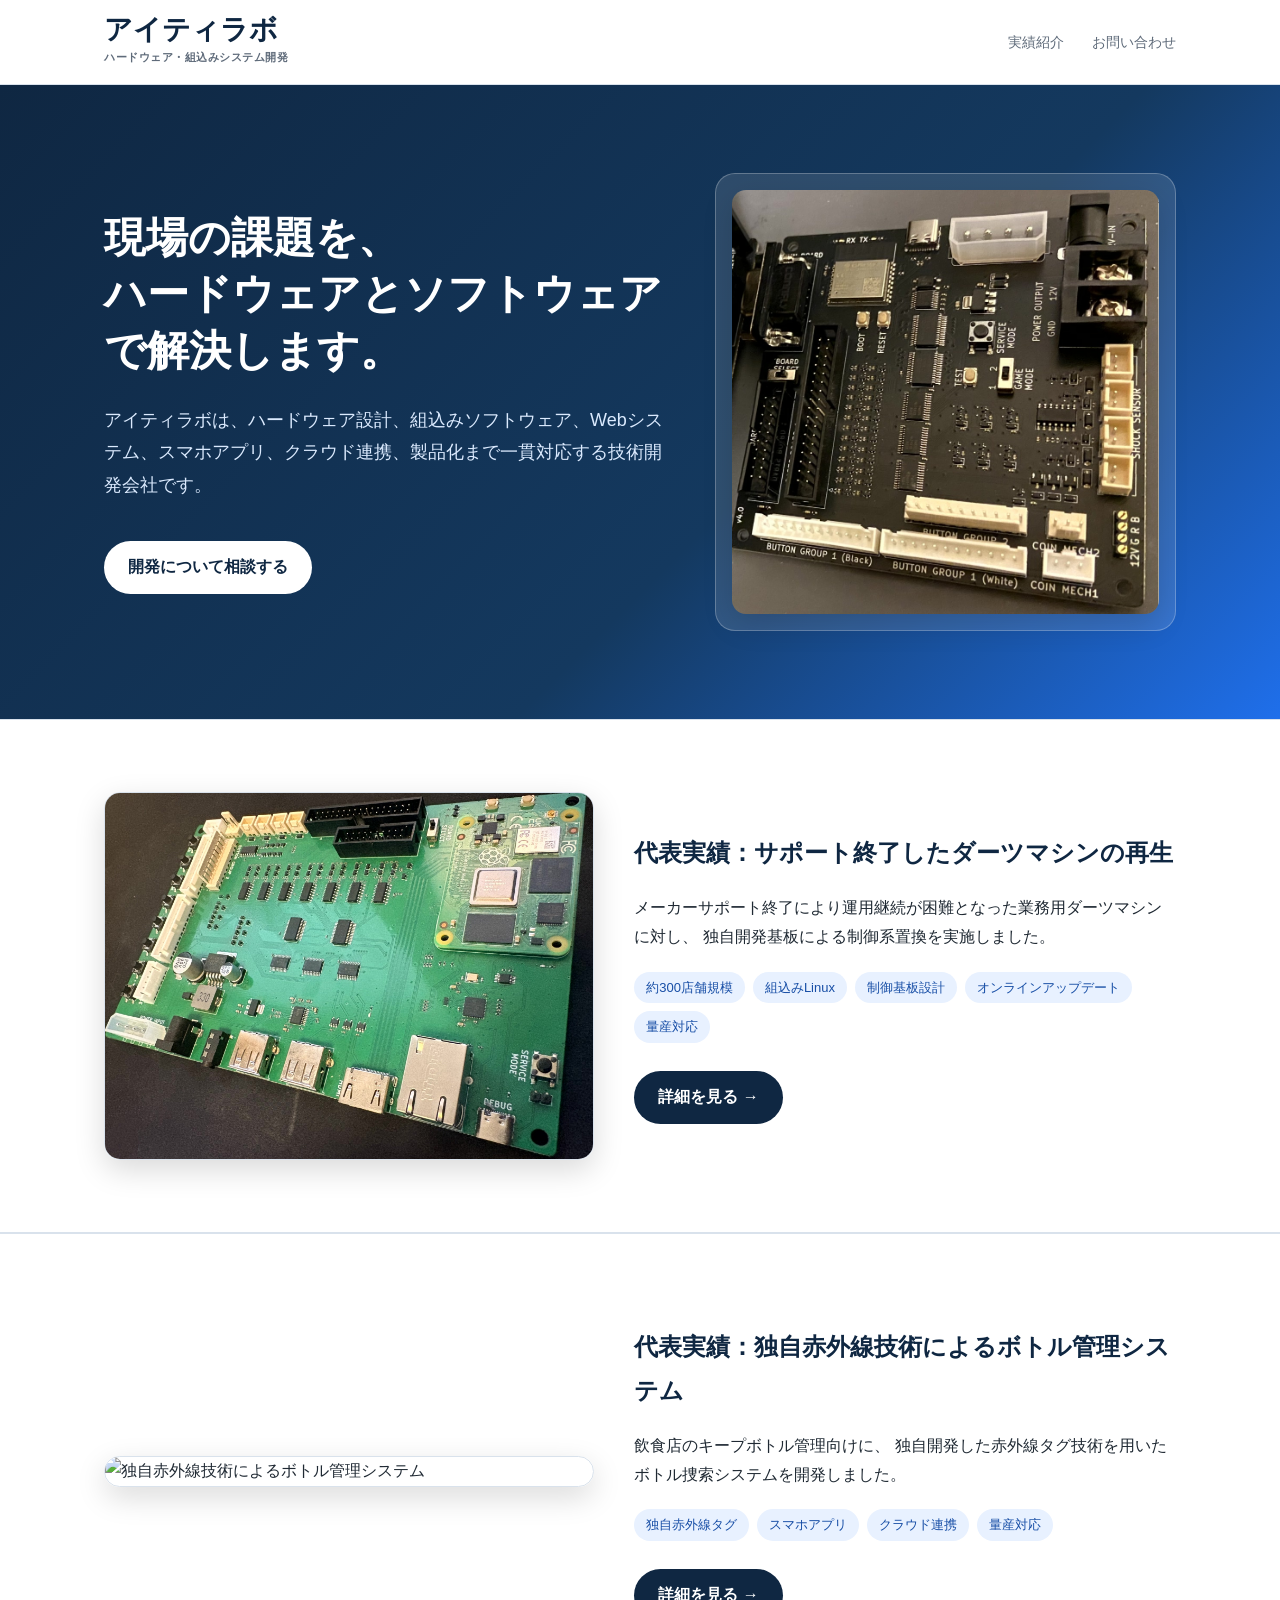
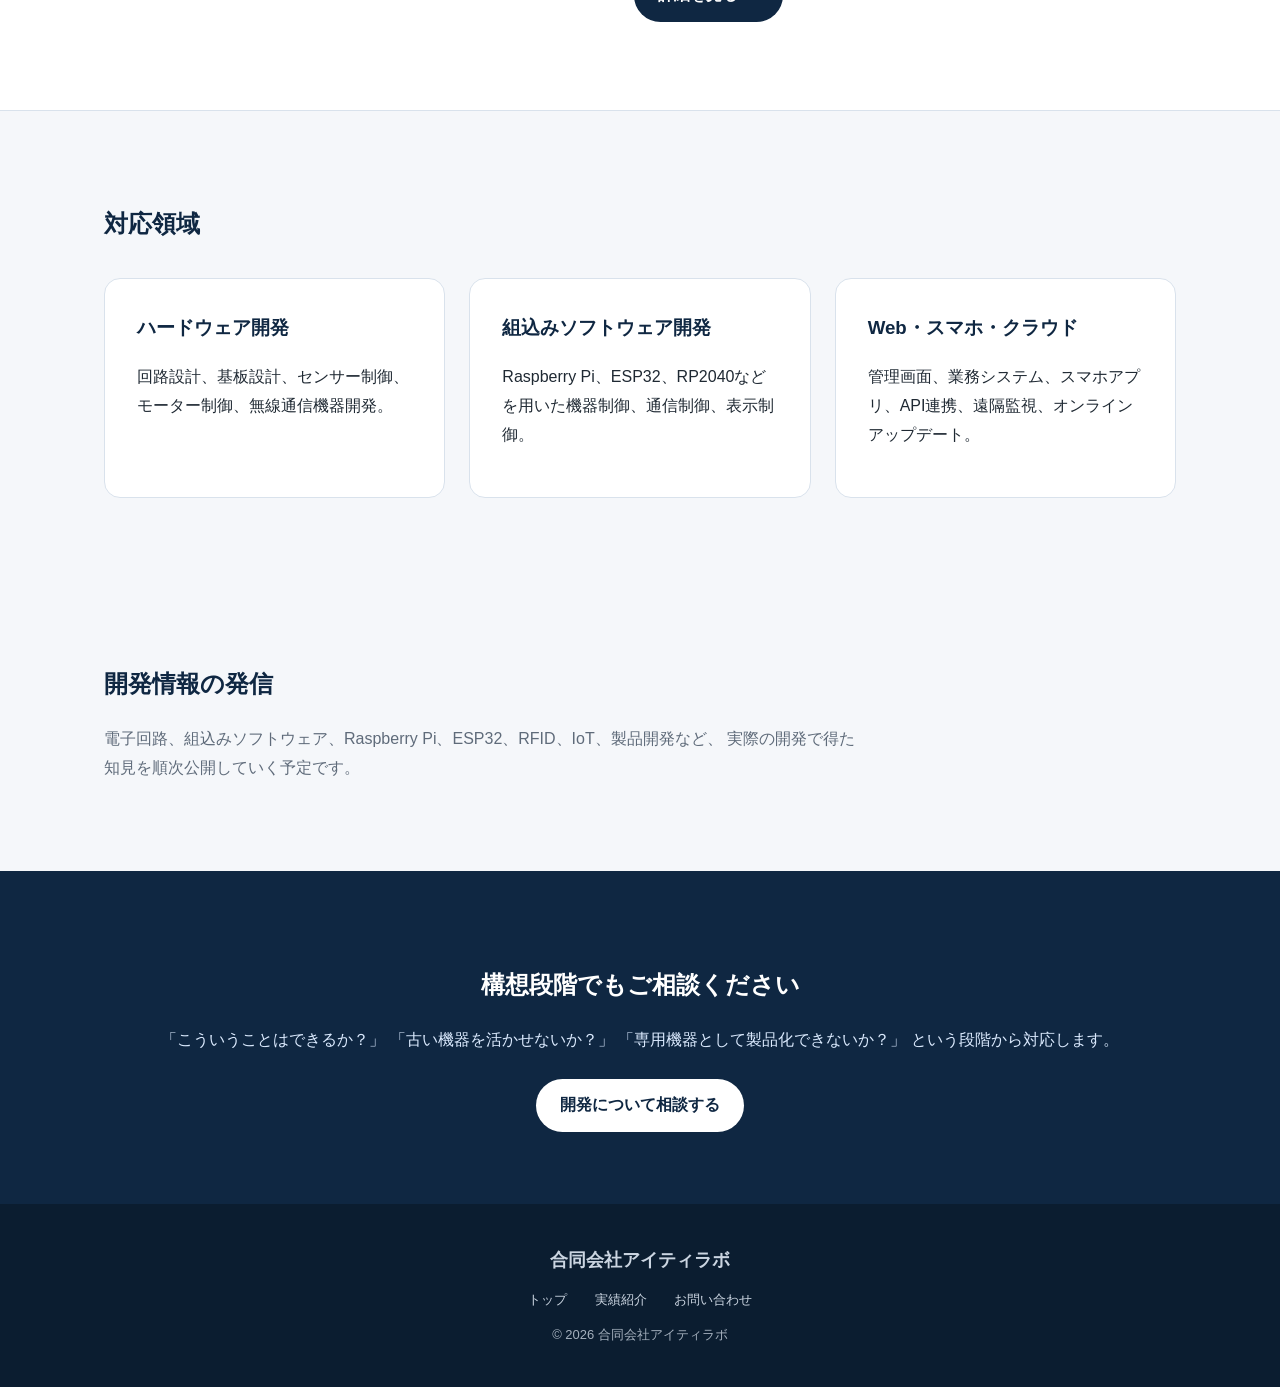
==== index.html @ 3a85b6bb "test" ====
﻿<!doctype html>
<html lang="ja">

<head>
  <meta charset="utf-8">
  <meta name="viewport" content="width=device-width, initial-scale=1">
  <title>合同会社アイティラボ | ハードウェアとソフトウェアで現場の課題を解決</title>
  <meta name="description" content="合同会社アイティラボは、ハードウェア設計、組込みソフトウェア、Webシステム、スマホアプリ、クラウド連携、製品化まで一貫対応する技術開発会社です。">

  <link rel="stylesheet" href="assets/css/style.css">

  <!-- Google Analytics -->
  <script async src="https://www.googletagmanager.com/gtag/js?id=G-69NLYRLEGD"></script>
  <script>
    window.dataLayer = window.dataLayer || [];
    function gtag() { dataLayer.push(arguments); }
    gtag('js', new Date());

    gtag('config', 'G-69NLYRLEGD');
  </script>

</head>

<body>

  <header>
    <div class="header-inner">

      <a class="logo" href="index.html">
        <div class="logo-main">アイティラボ</div>
        <div class="logo-sub">ハードウェア・組込みシステム開発</div>
      </a>

      <nav>
        <a href="works.html">実績紹介</a>
        <a href="contact.html">お問い合わせ</a>
      </nav>

    </div>
  </header>

  <section class="hero">
    <div class="hero-inner">
      <div>
        <h1>現場の課題を、<br>ハードウェアとソフトウェアで解決します。</h1>
        <p>
          アイティラボは、ハードウェア設計、組込みソフトウェア、Webシステム、スマホアプリ、クラウド連携、製品化まで一貫対応する技術開発会社です。
        </p>
        <a class="button" href="contact.html">開発について相談する</a>
      </div>

      <div class="hero-photo">
        <!-- 推奨写真：自社設計基板、CM4搭載基板、検査中の基板など -->
        <img src="images/main-board.jpg" alt="自社設計の制御基板">
      </div>
    </div>
  </section>

  <section class="case">
    <div class="section case-grid">

      <div class="case-image">
        <img src="images/darts-board.jpg" alt="ダーツマシン向け制御基板">
      </div>

      <div>

        <h2>代表実績：サポート終了したダーツマシンの再生</h2>

        <p>
          メーカーサポート終了により運用継続が困難となった業務用ダーツマシンに対し、
          独自開発基板による制御系置換を実施しました。
        </p>

        <div class="badges">
          <span class="badge">約300店舗規模</span>
          <span class="badge">組込みLinux</span>
          <span class="badge">制御基板設計</span>
          <span class="badge">オンラインアップデート</span>
          <span class="badge">量産対応</span>
        </div>

        <p>
          <a class="button" href="works-darts.html">
            詳細を見る →
          </a>
        </p>

      </div>

    </div>
  </section>

  <section class="case">
    <div class="section case-grid">

      <div class="case-image">
        <img src="images/bottle-system.jpg" alt="独自赤外線技術によるボトル管理システム">
      </div>

      <div>

        <h2>代表実績：独自赤外線技術によるボトル管理システム</h2>

        <p>
          飲食店のキープボトル管理向けに、
          独自開発した赤外線タグ技術を用いたボトル捜索システムを開発しました。
        </p>

        <div class="badges">
          <span class="badge">独自赤外線タグ</span>
          <span class="badge">スマホアプリ</span>
          <span class="badge">クラウド連携</span>
          <span class="badge">量産対応</span>
        </div>

        <p>
          <a class="button" href="works-bottle.html">
            詳細を見る →
          </a>
        </p>

      </div>

    </div>
  </section>

  <section class="section">
    <h2>対応領域</h2>

    <div class="cards">
      <div class="card">
        <h3>ハードウェア開発</h3>
        <p>回路設計、基板設計、センサー制御、モーター制御、無線通信機器開発。</p>
      </div>

      <div class="card">
        <h3>組込みソフトウェア開発</h3>
        <p>Raspberry Pi、ESP32、RP2040などを用いた機器制御、通信制御、表示制御。</p>
      </div>

      <div class="card">
        <h3>Web・スマホ・クラウド</h3>
        <p>管理画面、業務システム、スマホアプリ、API連携、遠隔監視、オンラインアップデート。</p>
      </div>
    </div>
  </section>

  <section class="section">
    <h2>開発情報の発信</h2>
    <p class="lead">
      電子回路、組込みソフトウェア、Raspberry Pi、ESP32、RFID、IoT、製品開発など、
      実際の開発で得た知見を順次公開していく予定です。
    </p>
    <!-- 将来的に blog/index.html へリンク -->
  </section>

  <section class="cta">
    <div class="section">
      <h2>構想段階でもご相談ください</h2>
      <p>
        「こういうことはできるか？」
        「古い機器を活かせないか？」
        「専用機器として製品化できないか？」
        という段階から対応します。
      </p>
      <a class="button" href="contact.html">開発について相談する</a>
    </div>
  </section>

  <footer class="footer">

    <div class="footer-company">
      合同会社アイティラボ
    </div>

    <div class="footer-links">
      <a href="index.html">トップ</a>
      <a href="works.html">実績紹介</a>
      <a href="contact.html">お問い合わせ</a>
    </div>

    <div class="footer-copy">
      © 2026 合同会社アイティラボ
    </div>

  </footer>

</body>

</html>
---- assets/css/style.css ----
:root {
    --main: #0f2742;
    --accent: #1f6feb;
    --bg: #f5f7fa;
    --text: #1f2933;
    --muted: #5f6b7a;
    --card: #ffffff;
    --border: #d9e2ec;
}

* {
    box-sizing: border-box;
}

body {
    margin: 0;
    font-family: -apple-system, BlinkMacSystemFont, "Segoe UI", sans-serif;
    color: var(--text);
    background: var(--bg);
    line-height: 1.8;
}

a {
    color: inherit;
    text-decoration: none;
}

header {
    background: #ffffff;
    border-bottom: 1px solid var(--border);
    position: sticky;
    top: 0;
    z-index: 10;
}

.header-inner {
    max-width: 1120px;
    margin: 0 auto;
    padding: 16px 24px;
    display: flex;
    justify-content: space-between;
    align-items: center;
}

.logo {
    font-weight: 700;
    color: var(--main);
    font-size: 20px;
}

nav a {
    margin-left: 24px;
    color: var(--muted);
    font-size: 14px;
}

.section {
    max-width: 1120px;
    margin: 0 auto;
    padding: 72px 24px;
}

h1 {
    color: var(--main);
    font-size: 36px;
}

h2 {
    color: var(--main);
}

.lead {
    color: var(--muted);
    max-width: 760px;
}

.card {
    background: var(--card);
    border: 1px solid var(--border);
    border-radius: 16px;
    padding: 32px;
    margin-top: 32px;
}

.button {
    display: inline-block;
    background: var(--main);
    color: #ffffff;
    padding: 12px 24px;
    border-radius: 999px;
    font-weight: 700;
    margin-top: 8px;
}

/* index hero */
.hero {
    background: linear-gradient(135deg, #0f2742 0%, #14395f 60%, #1f6feb 100%);
    color: #ffffff;
}

.hero-inner {
    max-width: 1120px;
    margin: 0 auto;
    padding: 88px 24px;
    display: grid;
    grid-template-columns: 1.1fr 0.9fr;
    gap: 48px;
    align-items: center;
}

.hero h1 {
    color: #ffffff;
    font-size: 42px;
    line-height: 1.35;
    margin: 0 0 24px;
}

.hero p {
    font-size: 18px;
    color: #dbeafe;
    margin-bottom: 32px;
}

.hero .button {
    background: #ffffff;
    color: var(--main);
}

.hero-photo {
    background: rgba(255, 255, 255, 0.12);
    border: 1px solid rgba(255, 255, 255, 0.25);
    border-radius: 20px;
    padding: 16px;
}

.hero-photo img {
    width: 100%;
    border-radius: 14px;
    display: block;
    transition: transform 0.2s ease;
}

.photo-note {
    font-size: 12px;
    color: #c7d2fe;
    margin-top: 8px;
}

/* cards */
.cards {
    display: grid;
    grid-template-columns: repeat(3, 1fr);
    gap: 24px;
    margin-top: 32px;
}

.cards .card {
    margin-top: 0;
}

.card h3 {
    margin-top: 0;
    color: var(--main);
}

/* case block */
.case {
    background: #ffffff;
    border-top: 1px solid var(--border);
    border-bottom: 1px solid var(--border);
}

.case-grid {
    display: grid;
    grid-template-columns: 0.95fr 1.05fr;
    gap: 40px;
    align-items: center;
}

.case-image img {
    width: 100%;
    border-radius: 16px;
    border: 1px solid var(--border);
    display: block;
    transition: transform 0.2s ease;
}

.hero-photo img,
.case-image img {
    box-shadow: 0 10px 30px rgba(0, 0, 0, 0.15);
}

.hero-photo img:hover,
.case-image img:hover {
    transform: scale(1.02);
}

/* works list */
.work-card {
    display: grid;
    grid-template-columns: 0.8fr 1.2fr;
    gap: 28px;
    align-items: center;
}

.work-image img {
    width: 100%;
    border-radius: 14px;
    border: 1px solid var(--border);
    display: block;
    box-shadow: 0 10px 30px rgba(0, 0, 0, 0.12);
}

/* badges and stats */
.badges {
    display: flex;
    flex-wrap: wrap;
    gap: 8px;
    margin: 20px 0;
}

.badge {
    background: #e8f1ff;
    color: #174ea6;
    padding: 4px 12px;
    border-radius: 999px;
    font-size: 13px;
}

.stats {
    display: grid;
    grid-template-columns: repeat(2, 1fr);
    gap: 16px;
    margin-top: 24px;
}

.stat {
    background: #f8fafc;
    border: 1px solid var(--border);
    border-radius: 14px;
    padding: 16px;
}

.stat strong {
    display: block;
    font-size: 26px;
    color: var(--accent);
}

/* contact */
.form-area {
    background: #ffffff;
    border: 1px solid var(--border);
    border-radius: 16px;
    padding: 32px;
    margin-top: 32px;
}

.form-area h2 {
    margin-top: 0;
    color: var(--main);
}

.contact-button {
    display: inline-block;
    margin-top: 16px;
    background: var(--main);
    color: #ffffff;
    padding: 14px 28px;
    border-radius: 999px;
    font-weight: 700;
}

.note {
    margin-top: 24px;
    color: var(--muted);
    font-size: 14px;
}

/* CTA and footer */
.cta {
    background: var(--main);
    color: #ffffff;
    text-align: center;
}

.cta h2 {
    color: #ffffff;
}

.cta p {
    color: #dbeafe;
}

.cta .button {
    background: #ffffff;
    color: var(--main);
}

.footer {
    background: #0b1d30;
    color: #cbd5e1;
    padding: 32px 24px;
    text-align: center;
    font-size: 13px;
}

.logo {
    text-decoration: none;
}

.logo-main {
    font-size: 28px;
    font-weight: 800;
    color: #0f2742;
    line-height: 1;
}

.logo-sub {
    font-size: 11px;
    color: #5f6b7a;
    margin-top: 4px;
    letter-spacing: 0.5px;
}

.footer {
    background: #0b1d30;
    color: #cbd5e1;
    padding: 40px 24px;
    text-align: center;
}

.footer-company {
    font-size: 18px;
    font-weight: 700;
    margin-bottom: 12px;
}

.footer-links {
    margin-bottom: 12px;
}

.footer-links a {
    margin: 0 12px;
    color: #cbd5e1;
}

.footer-links a:hover {
    text-decoration: underline;
}

.footer-copy {
    font-size: 13px;
    opacity: 0.8;
}

@media (max-width: 800px) {

    .hero-inner,
    .case-grid,
    .cards,
    .work-card {
        grid-template-columns: 1fr;
    }

    .hero h1 {
        font-size: 32px;
    }

    .header-inner {
        flex-direction: column;
        gap: 10px;
    }

    nav {
        display: flex;
        gap: 16px;
        flex-wrap: wrap;
        justify-content: center;
    }

    nav a {
        margin-left: 0;
        font-size: 14px;
    }

    .stats {
        grid-template-columns: 1fr;
    }
}
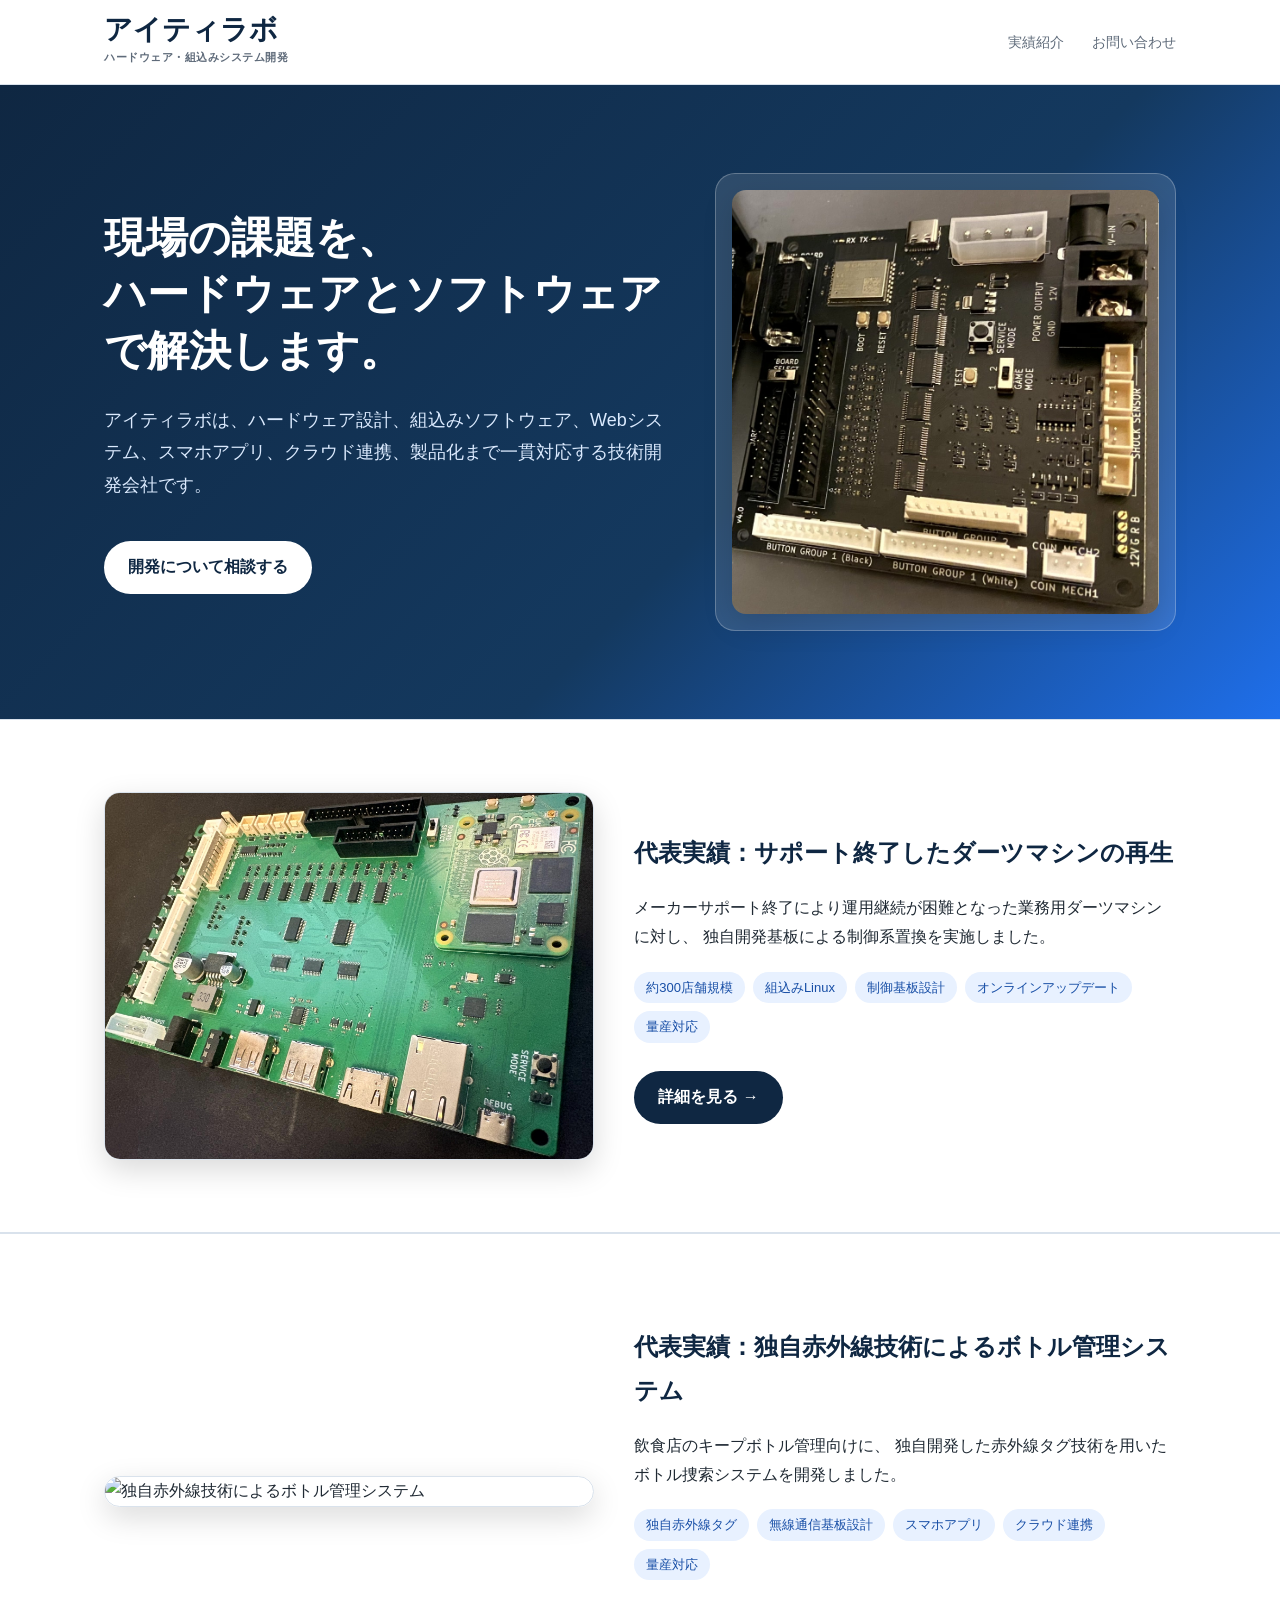
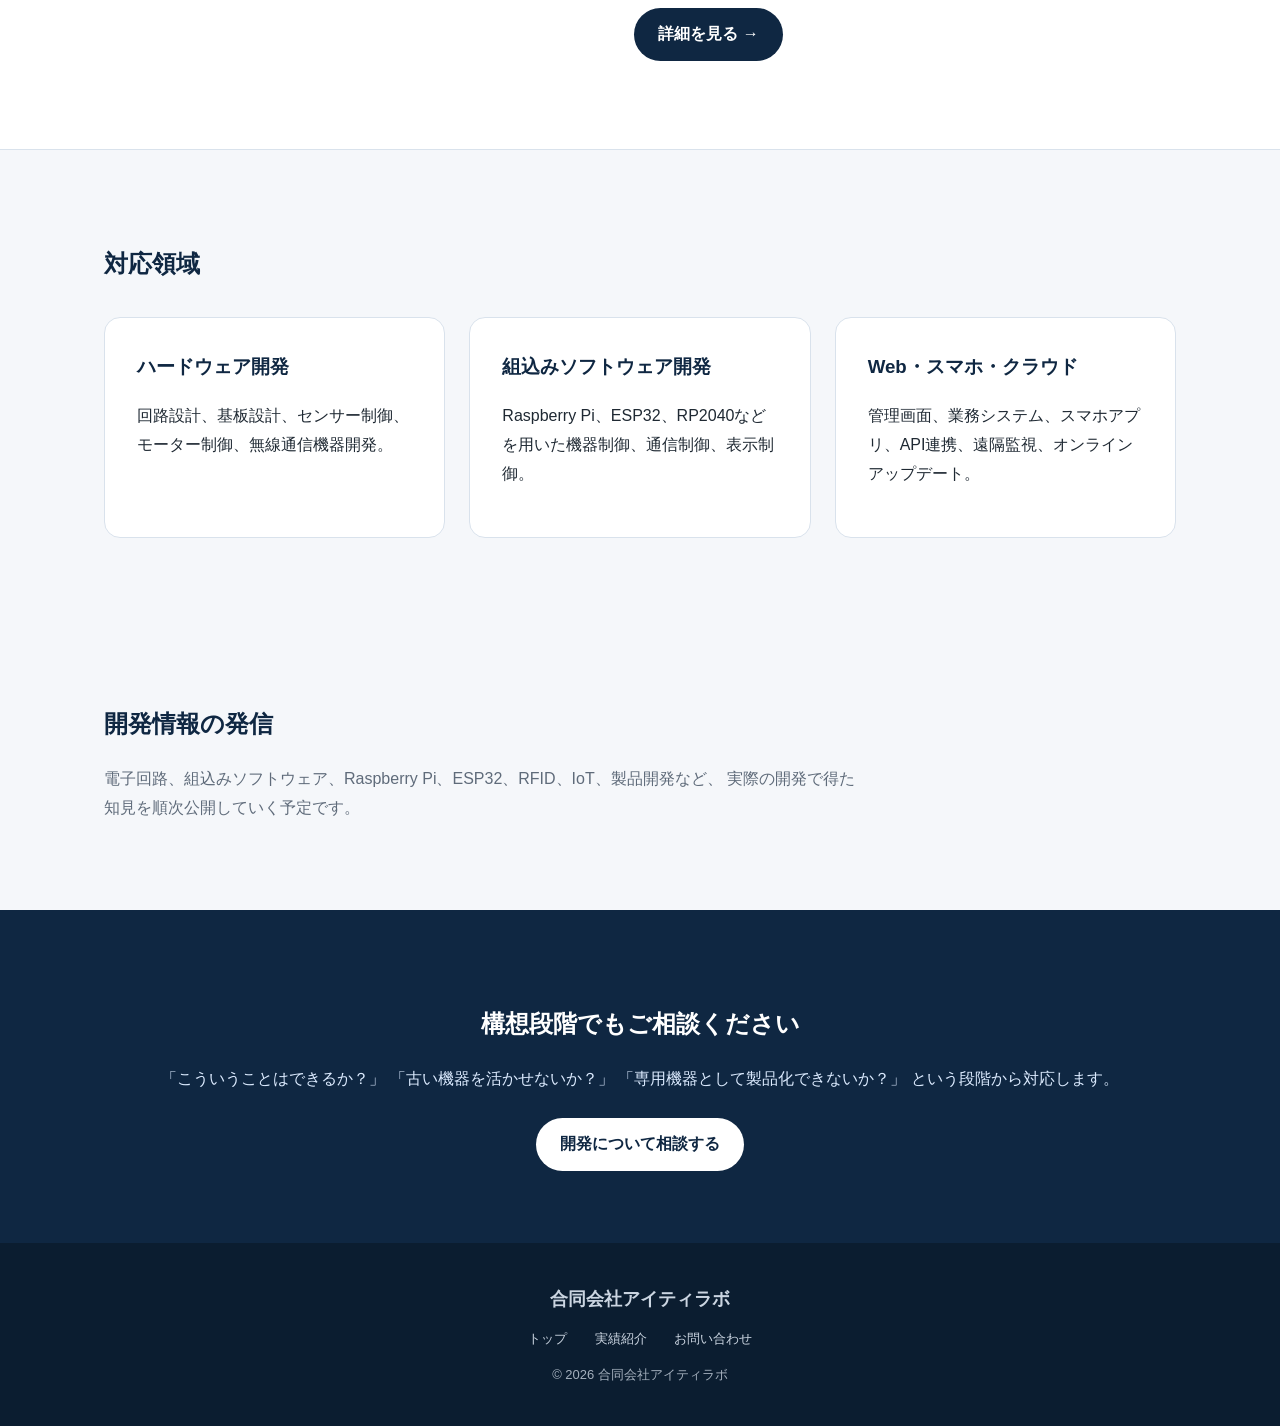
==== commit 5021c8b6: "test" ====
--- a/index.html
+++ b/index.html
@@ -109,6 +109,7 @@
 
         <div class="badges">
           <span class="badge">独自赤外線タグ</span>
+          <span class="badge">無線通信基板設計</span>
           <span class="badge">スマホアプリ</span>
           <span class="badge">クラウド連携</span>
           <span class="badge">量産対応</span>
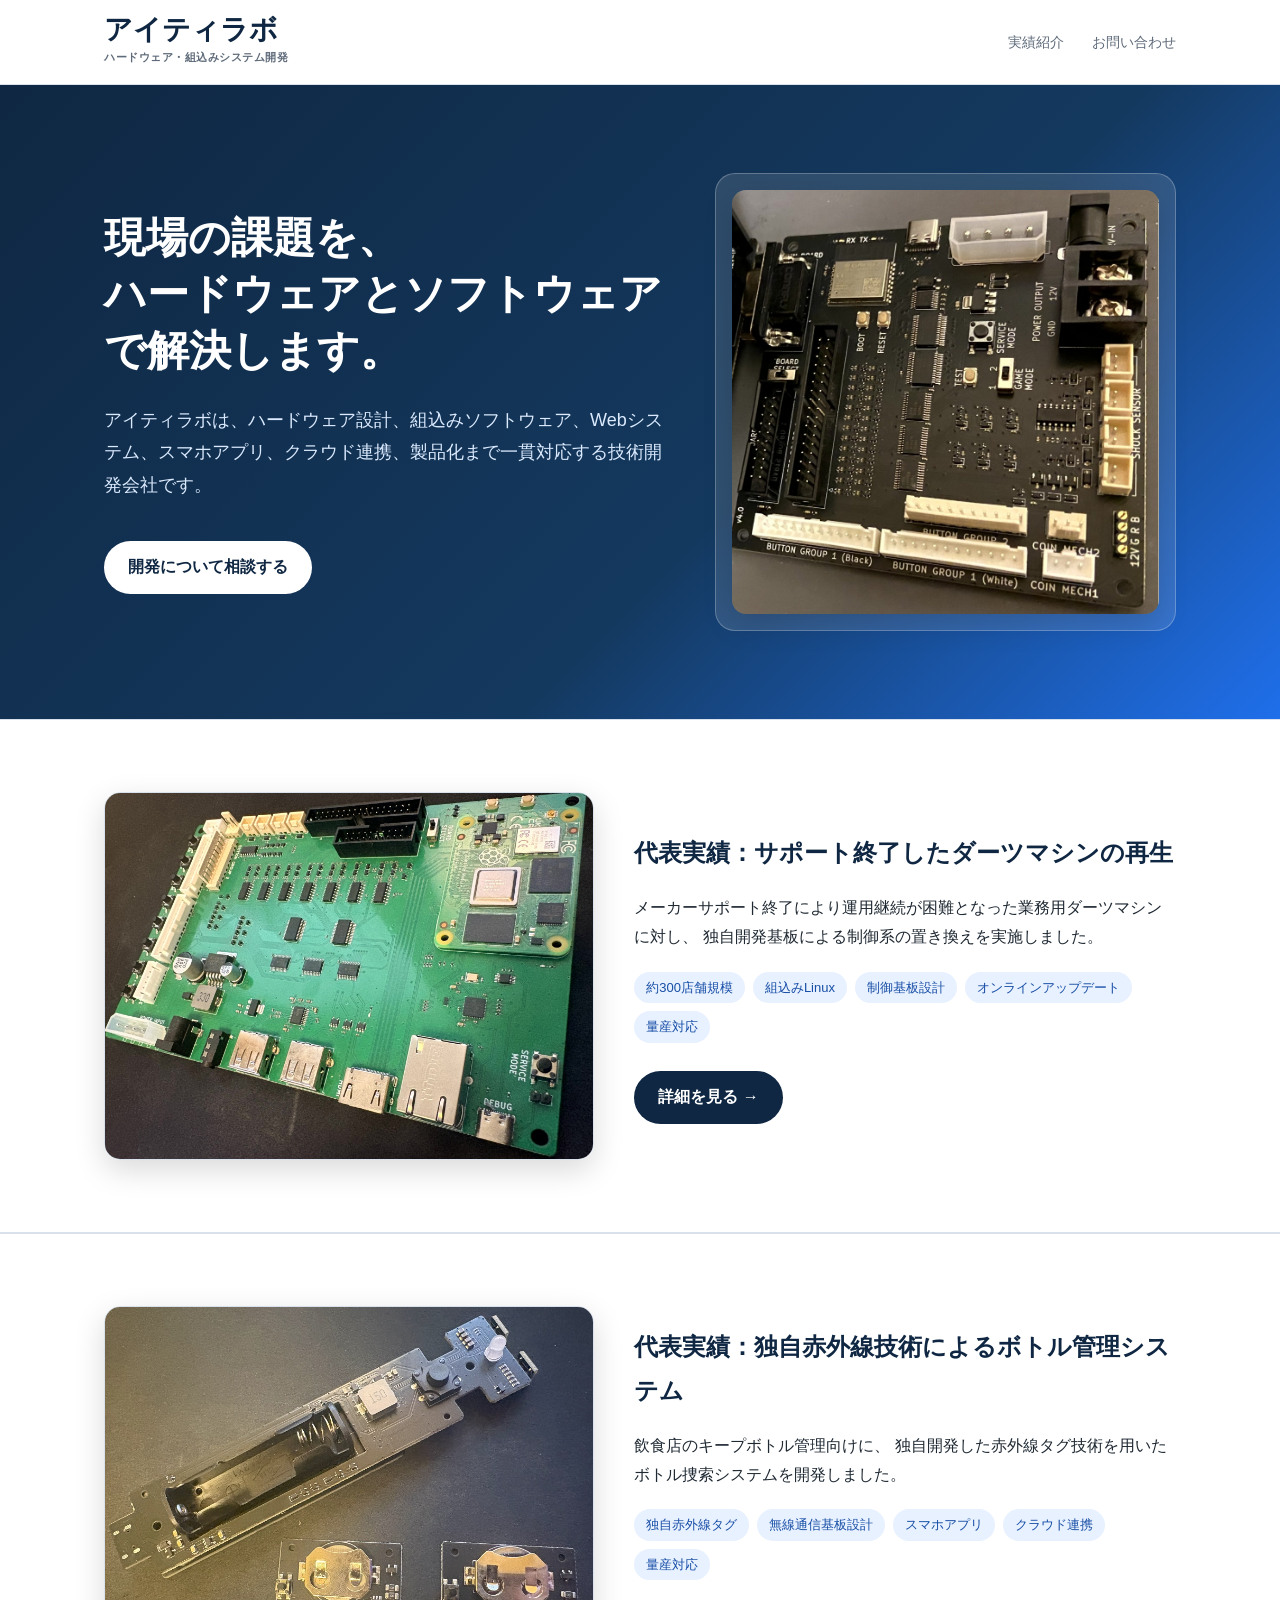
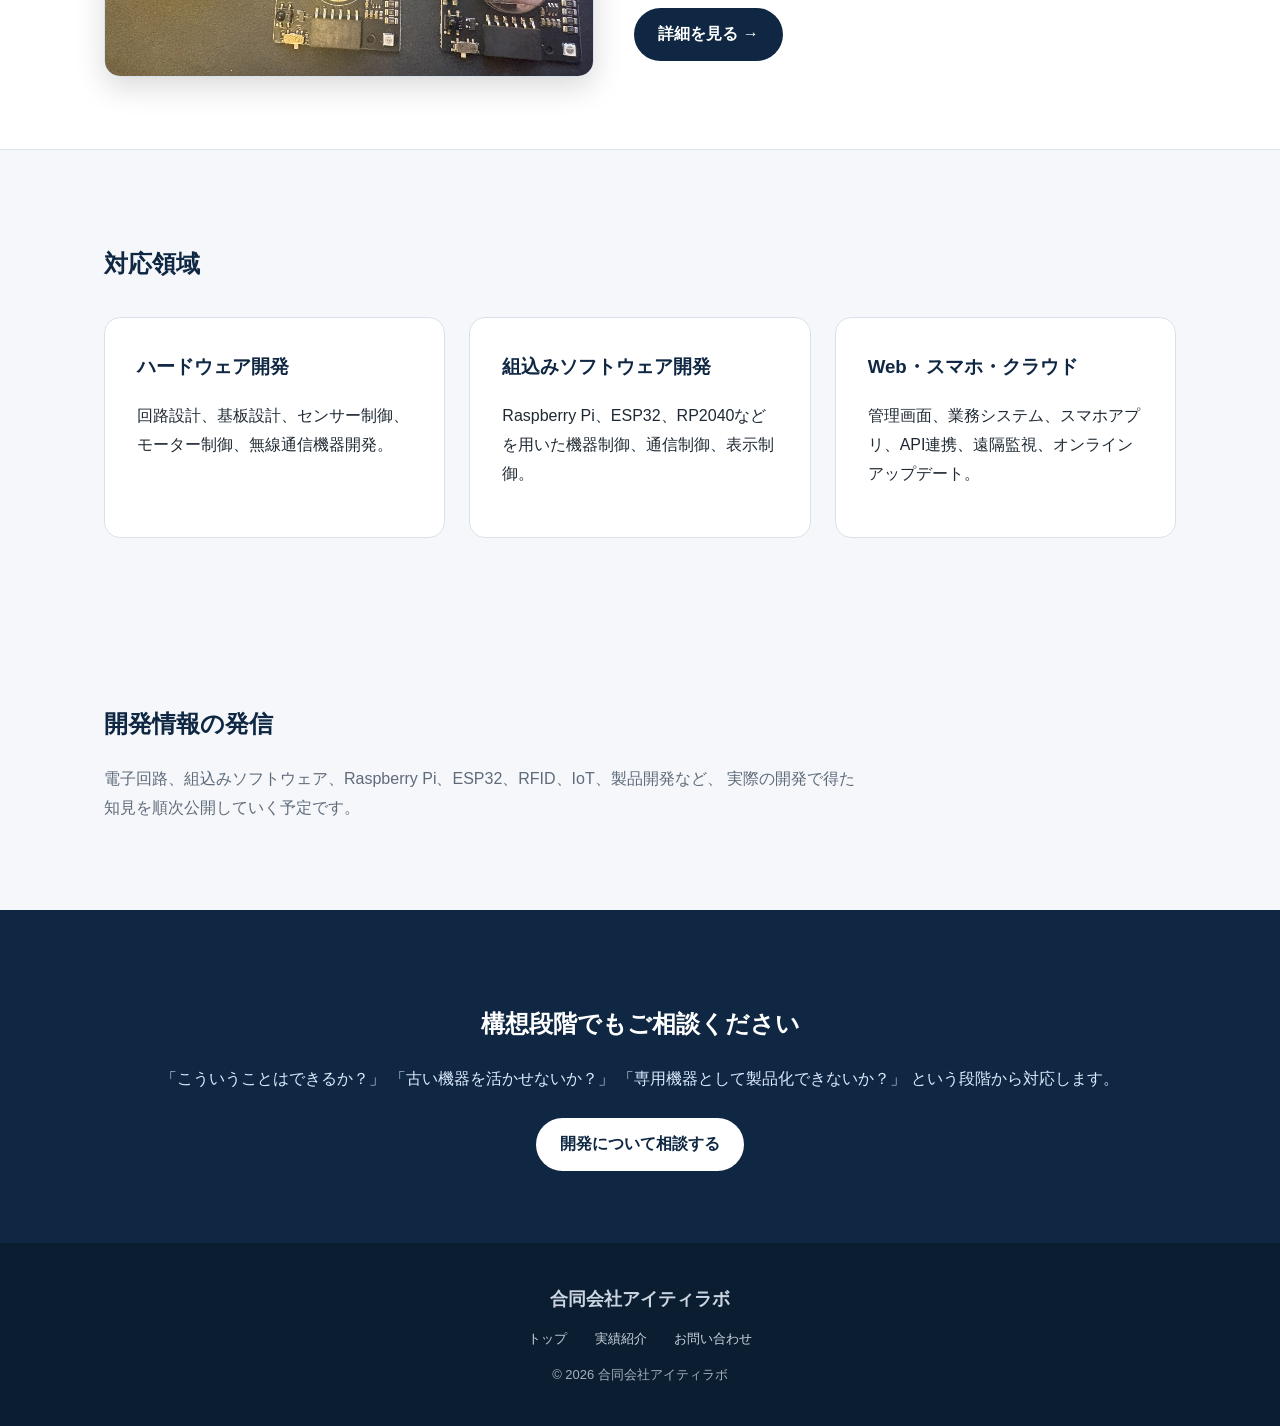
==== commit 0eb947c7: "test" ====
--- a/index.html
+++ b/index.html
@@ -69,7 +69,7 @@
 
         <p>
           メーカーサポート終了により運用継続が困難となった業務用ダーツマシンに対し、
-          独自開発基板による制御系置換を実施しました。
+          独自開発基板による制御系の置き換えを実施しました。
         </p>
 
         <div class="badges">
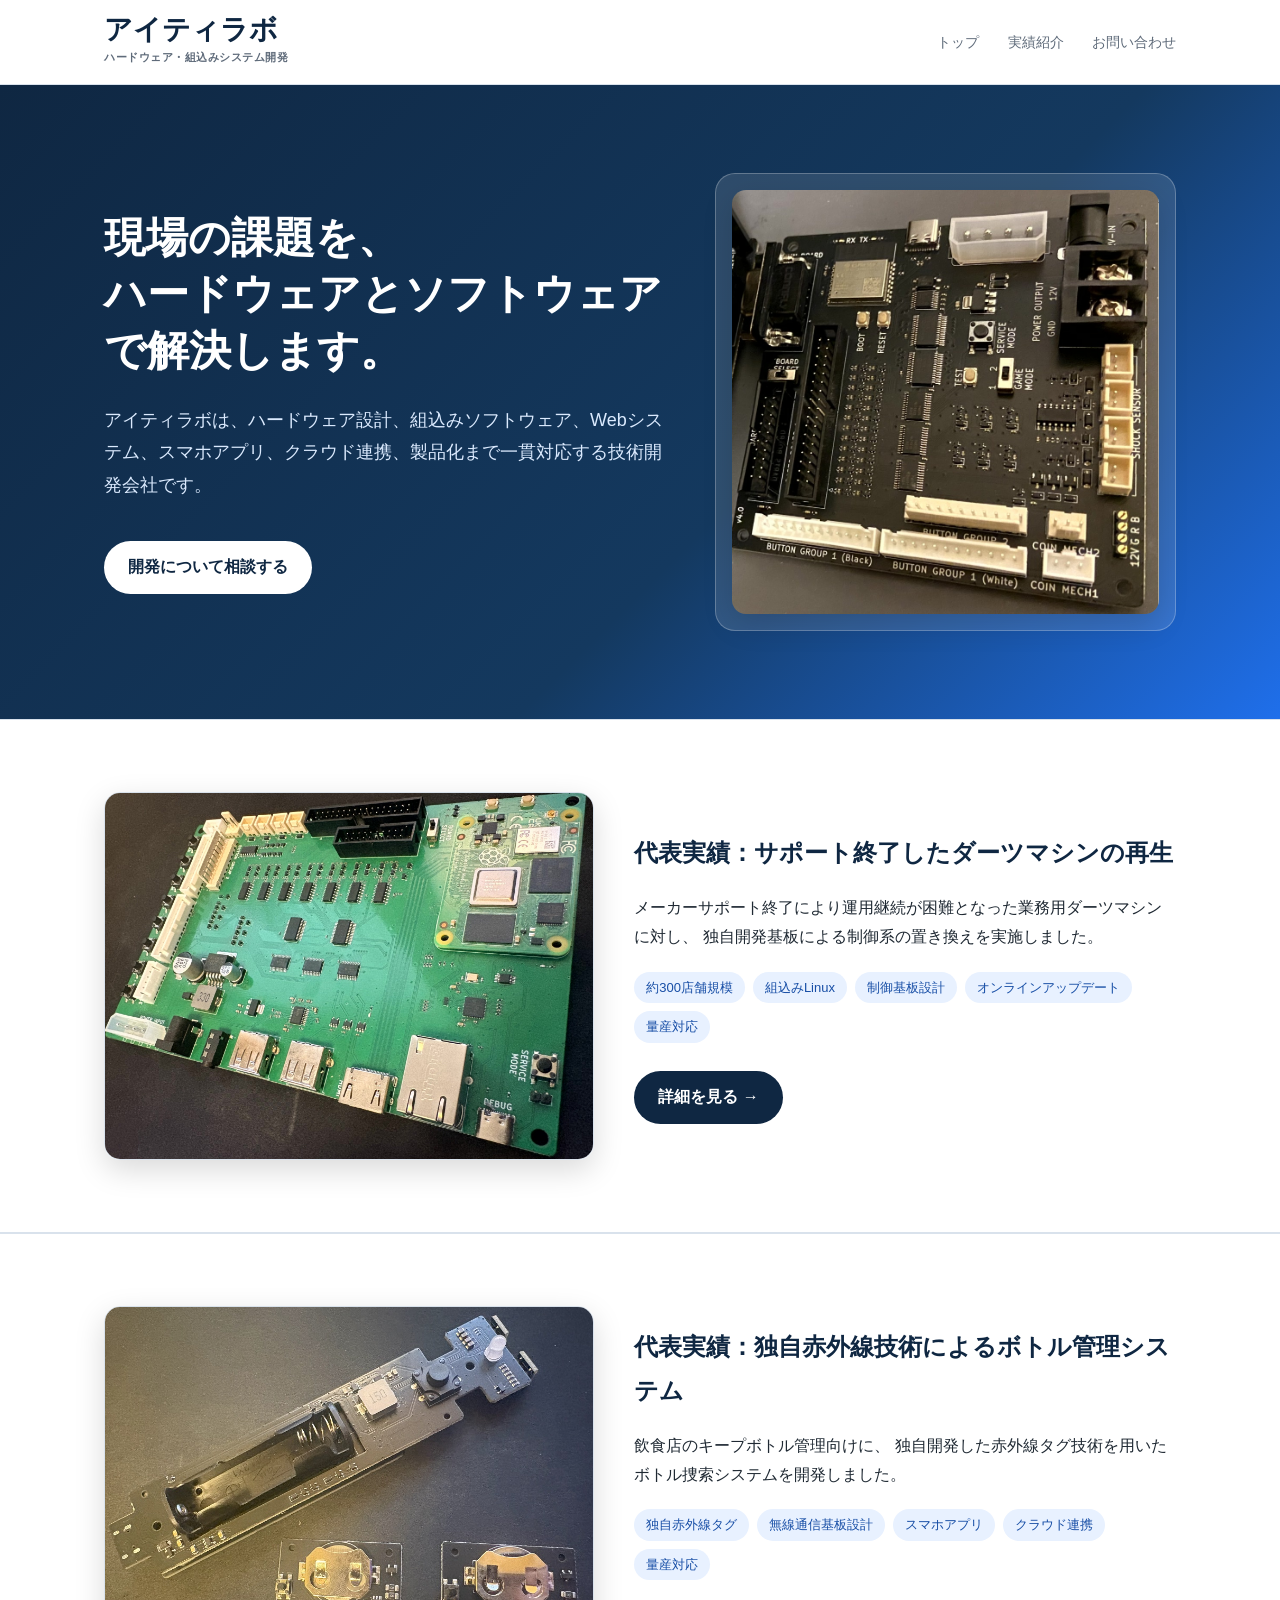
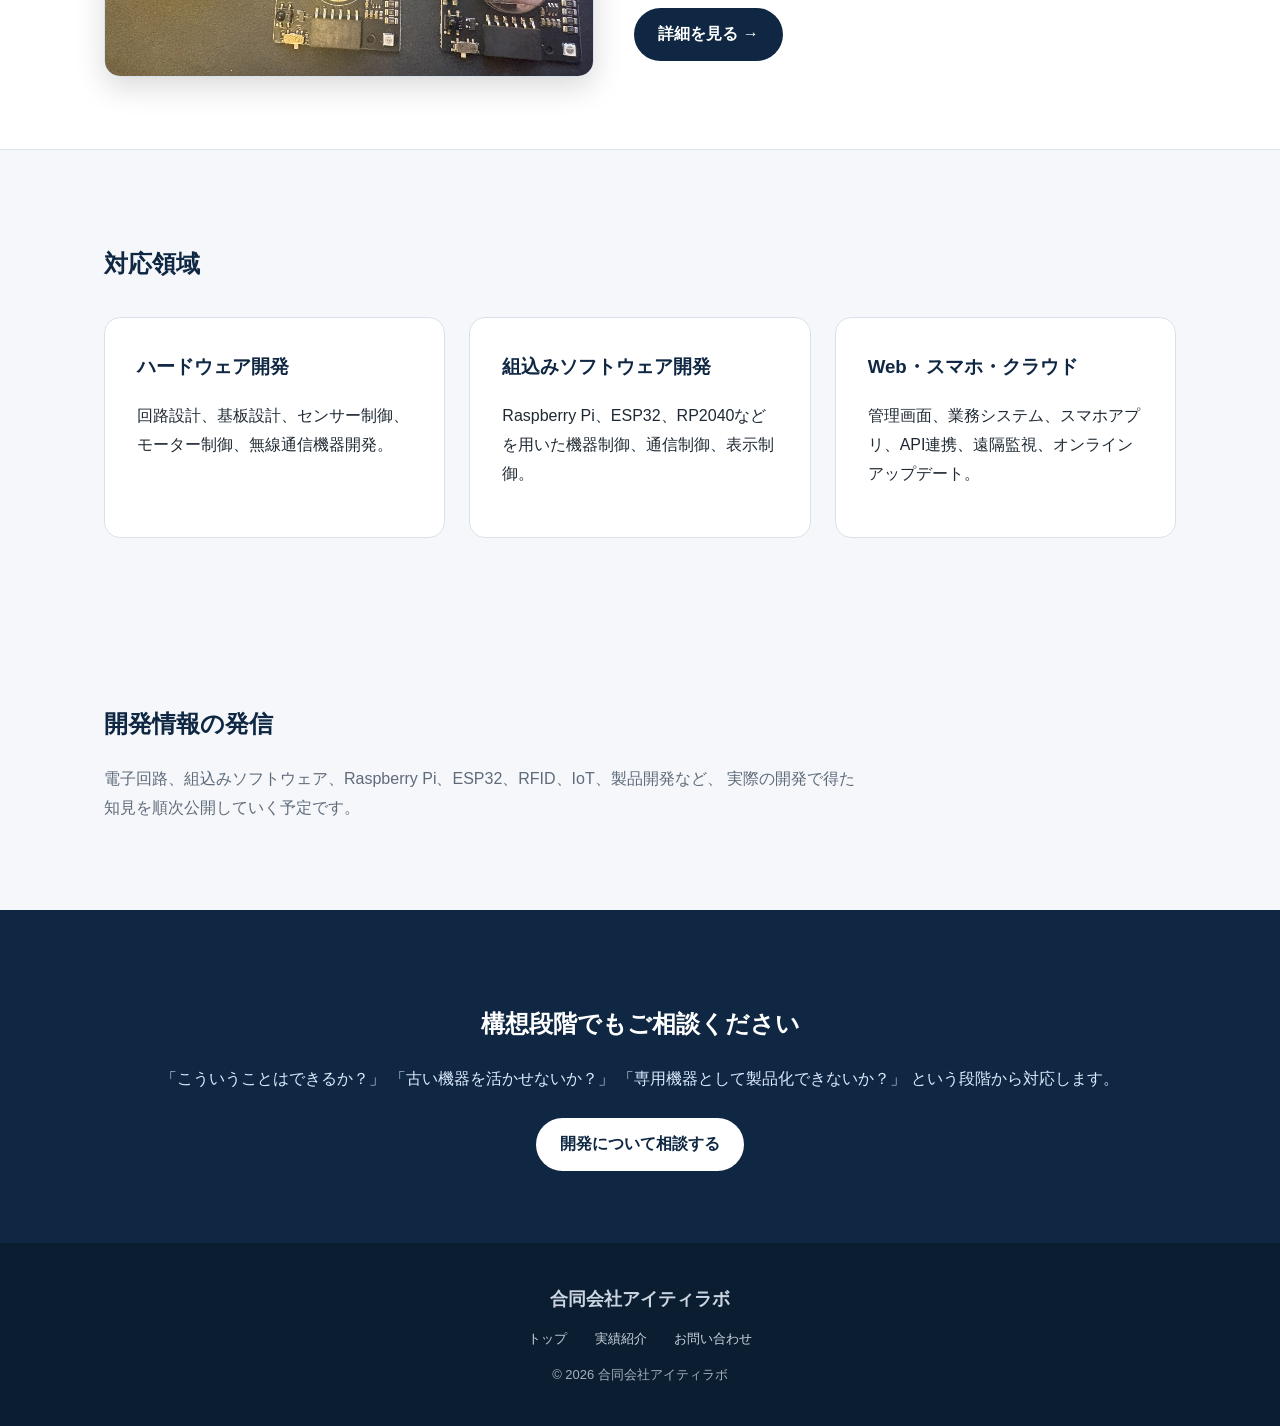
==== commit 31711a22: "test" ====
--- a/index.html
+++ b/index.html
@@ -32,6 +32,7 @@
       </a>
 
       <nav>
+        <a href="index.html">トップ</a>
         <a href="works.html">実績紹介</a>
         <a href="contact.html">お問い合わせ</a>
       </nav>
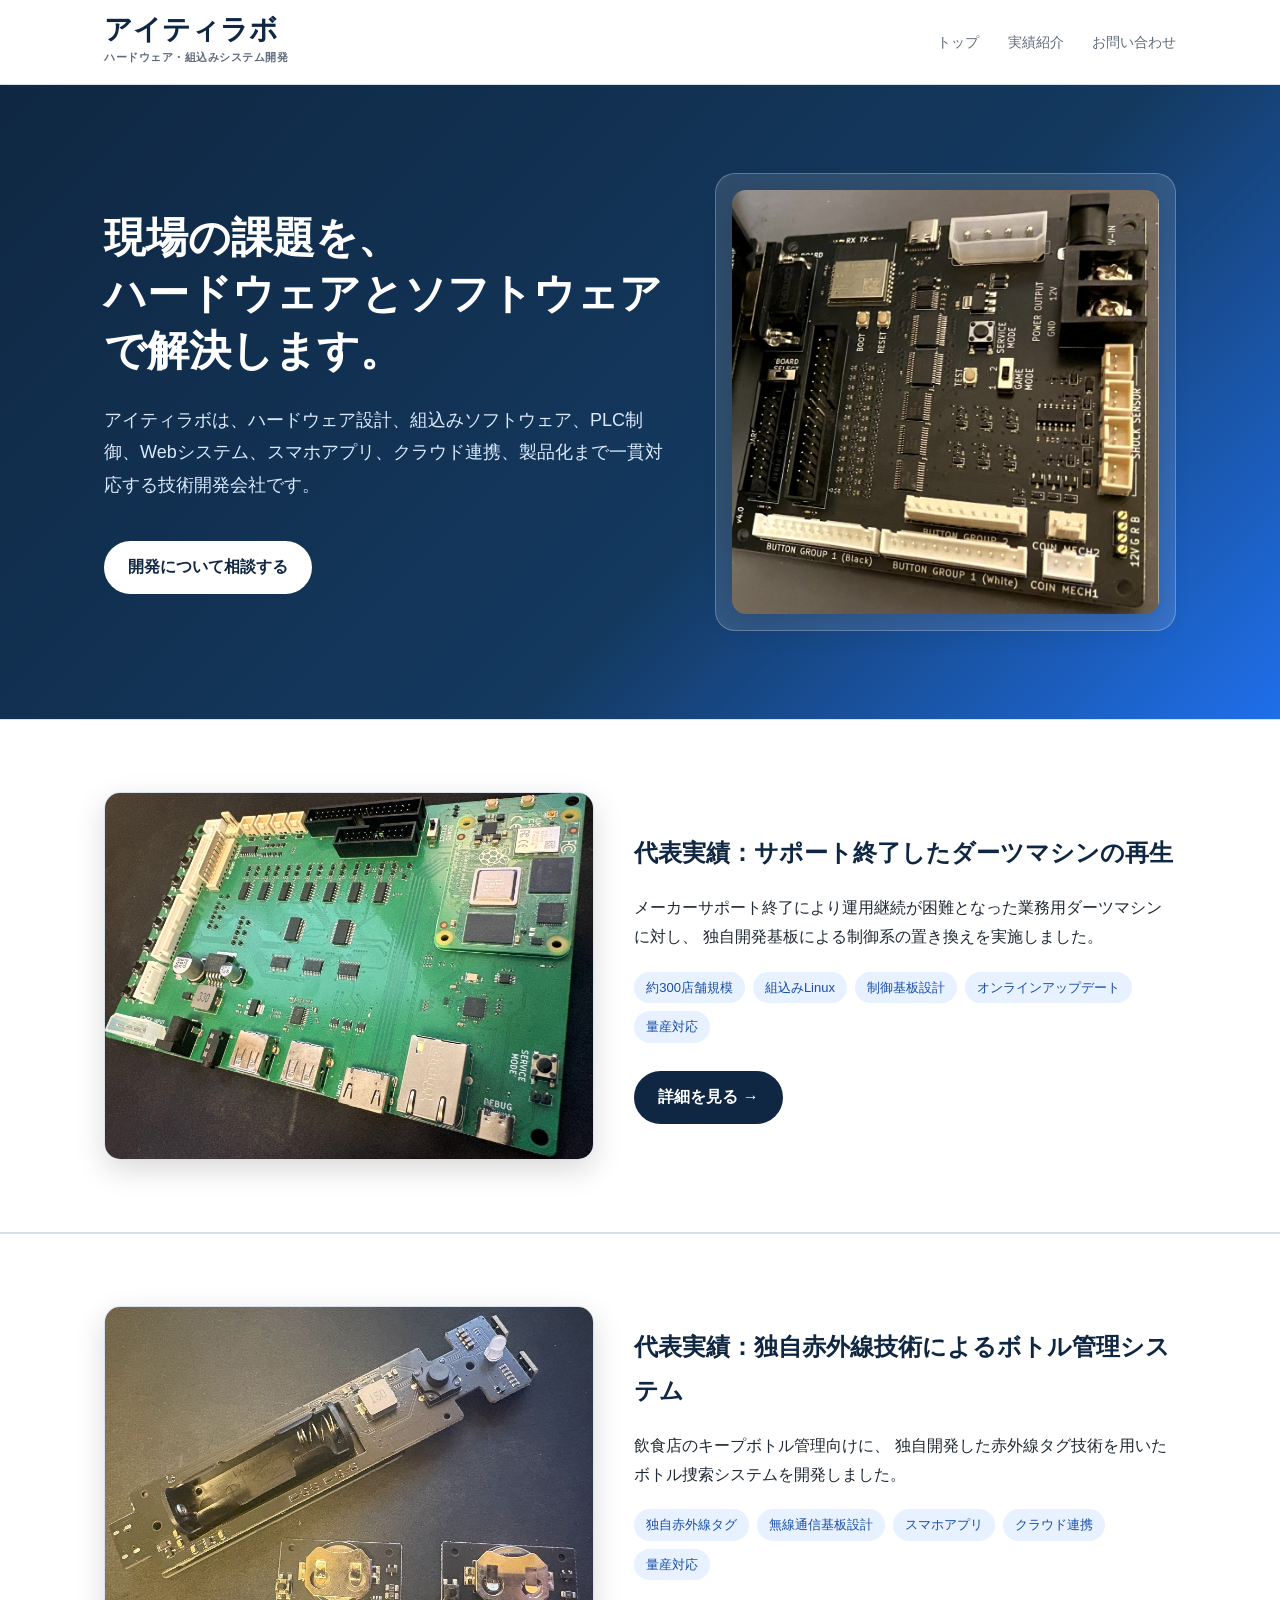
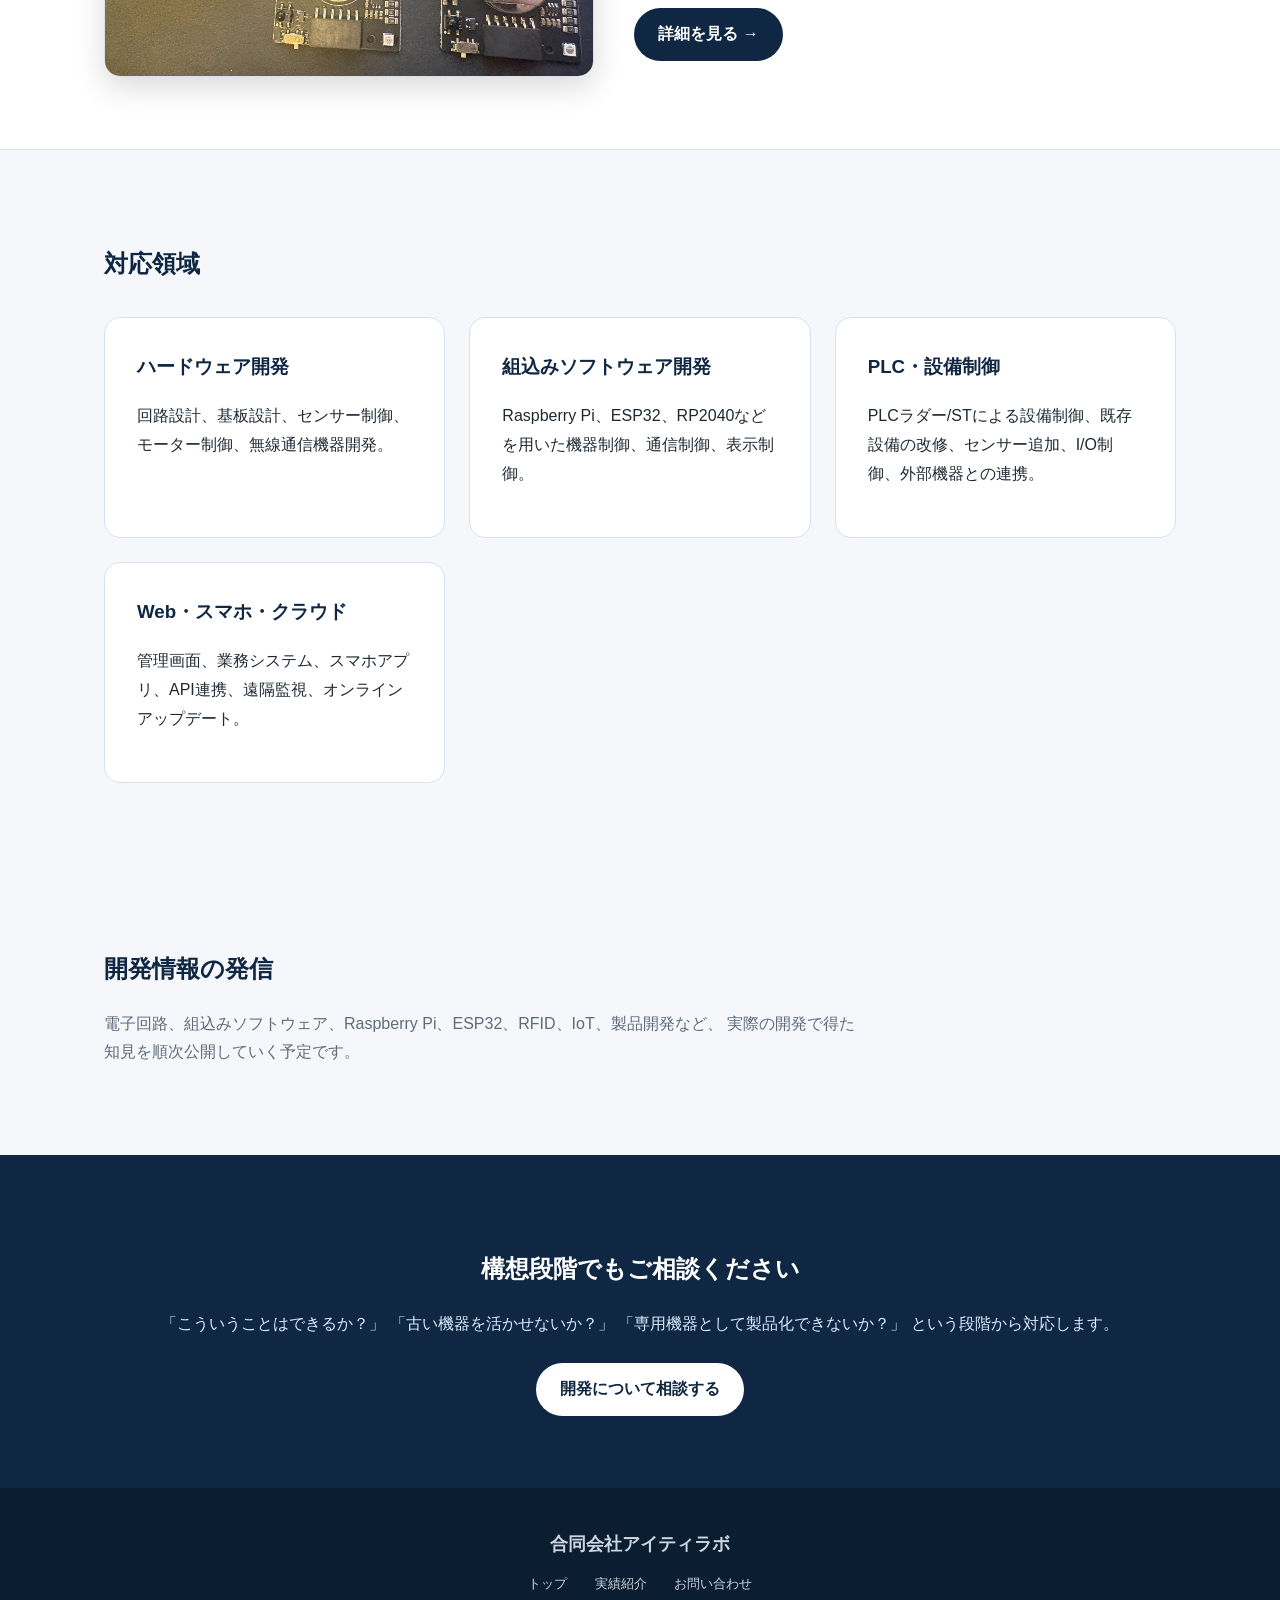
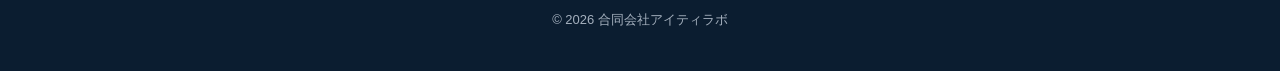
==== commit 2ee73b8f: "test" ====
--- a/index.html
+++ b/index.html
@@ -5,7 +5,7 @@
   <meta charset="utf-8">
   <meta name="viewport" content="width=device-width, initial-scale=1">
   <title>合同会社アイティラボ | ハードウェアとソフトウェアで現場の課題を解決</title>
-  <meta name="description" content="合同会社アイティラボは、ハードウェア設計、組込みソフトウェア、Webシステム、スマホアプリ、クラウド連携、製品化まで一貫対応する技術開発会社です。">
+  <meta name="description" content="合同会社アイティラボは、ハードウェア設計、組込みソフトウェア、PLC制御、Webシステム、スマホアプリ、クラウド連携、製品化まで一貫対応する技術開発会社です。">
 
   <link rel="stylesheet" href="assets/css/style.css">
 
@@ -45,7 +45,7 @@
       <div>
         <h1>現場の課題を、<br>ハードウェアとソフトウェアで解決します。</h1>
         <p>
-          アイティラボは、ハードウェア設計、組込みソフトウェア、Webシステム、スマホアプリ、クラウド連携、製品化まで一貫対応する技術開発会社です。
+          アイティラボは、ハードウェア設計、組込みソフトウェア、PLC制御、Webシステム、スマホアプリ、クラウド連携、製品化まで一貫対応する技術開発会社です。
         </p>
         <a class="button" href="contact.html">開発について相談する</a>
       </div>
@@ -142,6 +142,11 @@
       </div>
 
       <div class="card">
+        <h3>PLC・設備制御</h3>
+        <p>PLCラダー/STによる設備制御、既存設備の改修、センサー追加、I/O制御、外部機器との連携。</p>
+      </div>
+
+      <div class="card">
         <h3>Web・スマホ・クラウド</h3>
         <p>管理画面、業務システム、スマホアプリ、API連携、遠隔監視、オンラインアップデート。</p>
       </div>
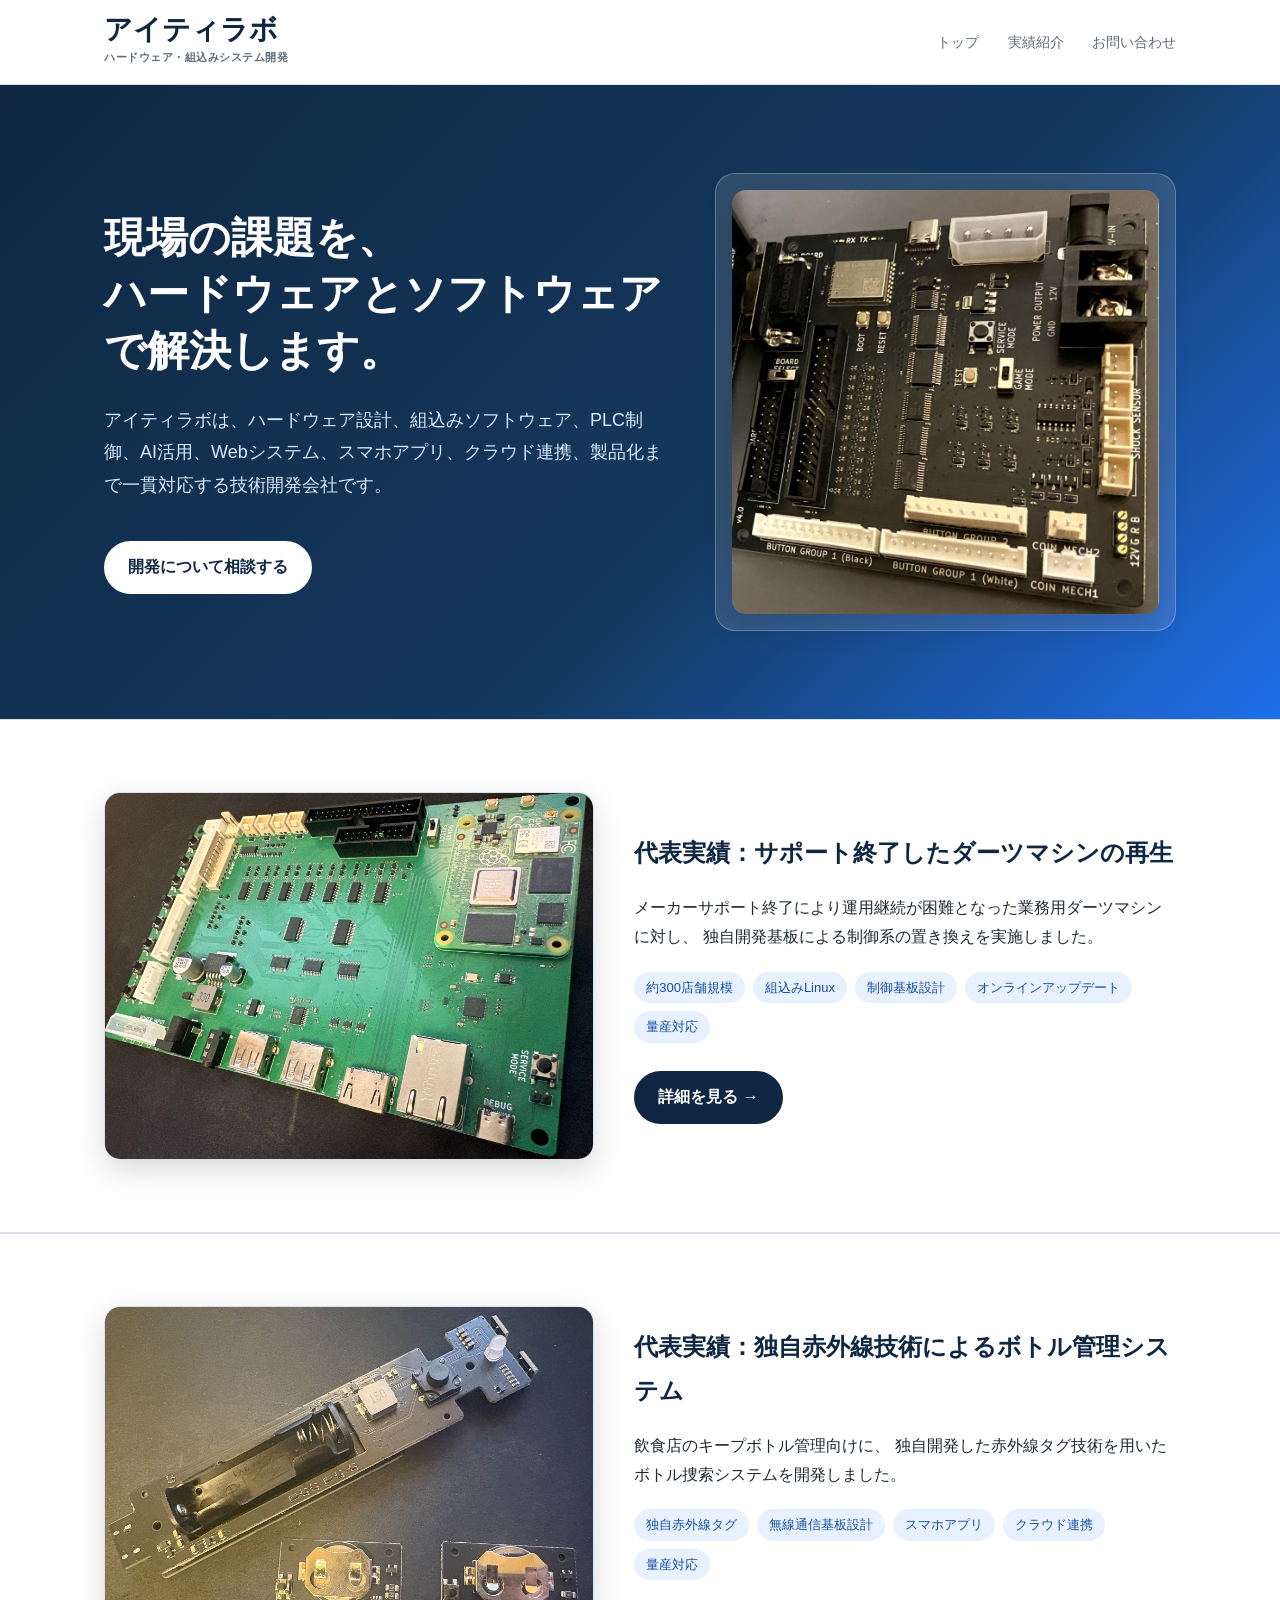
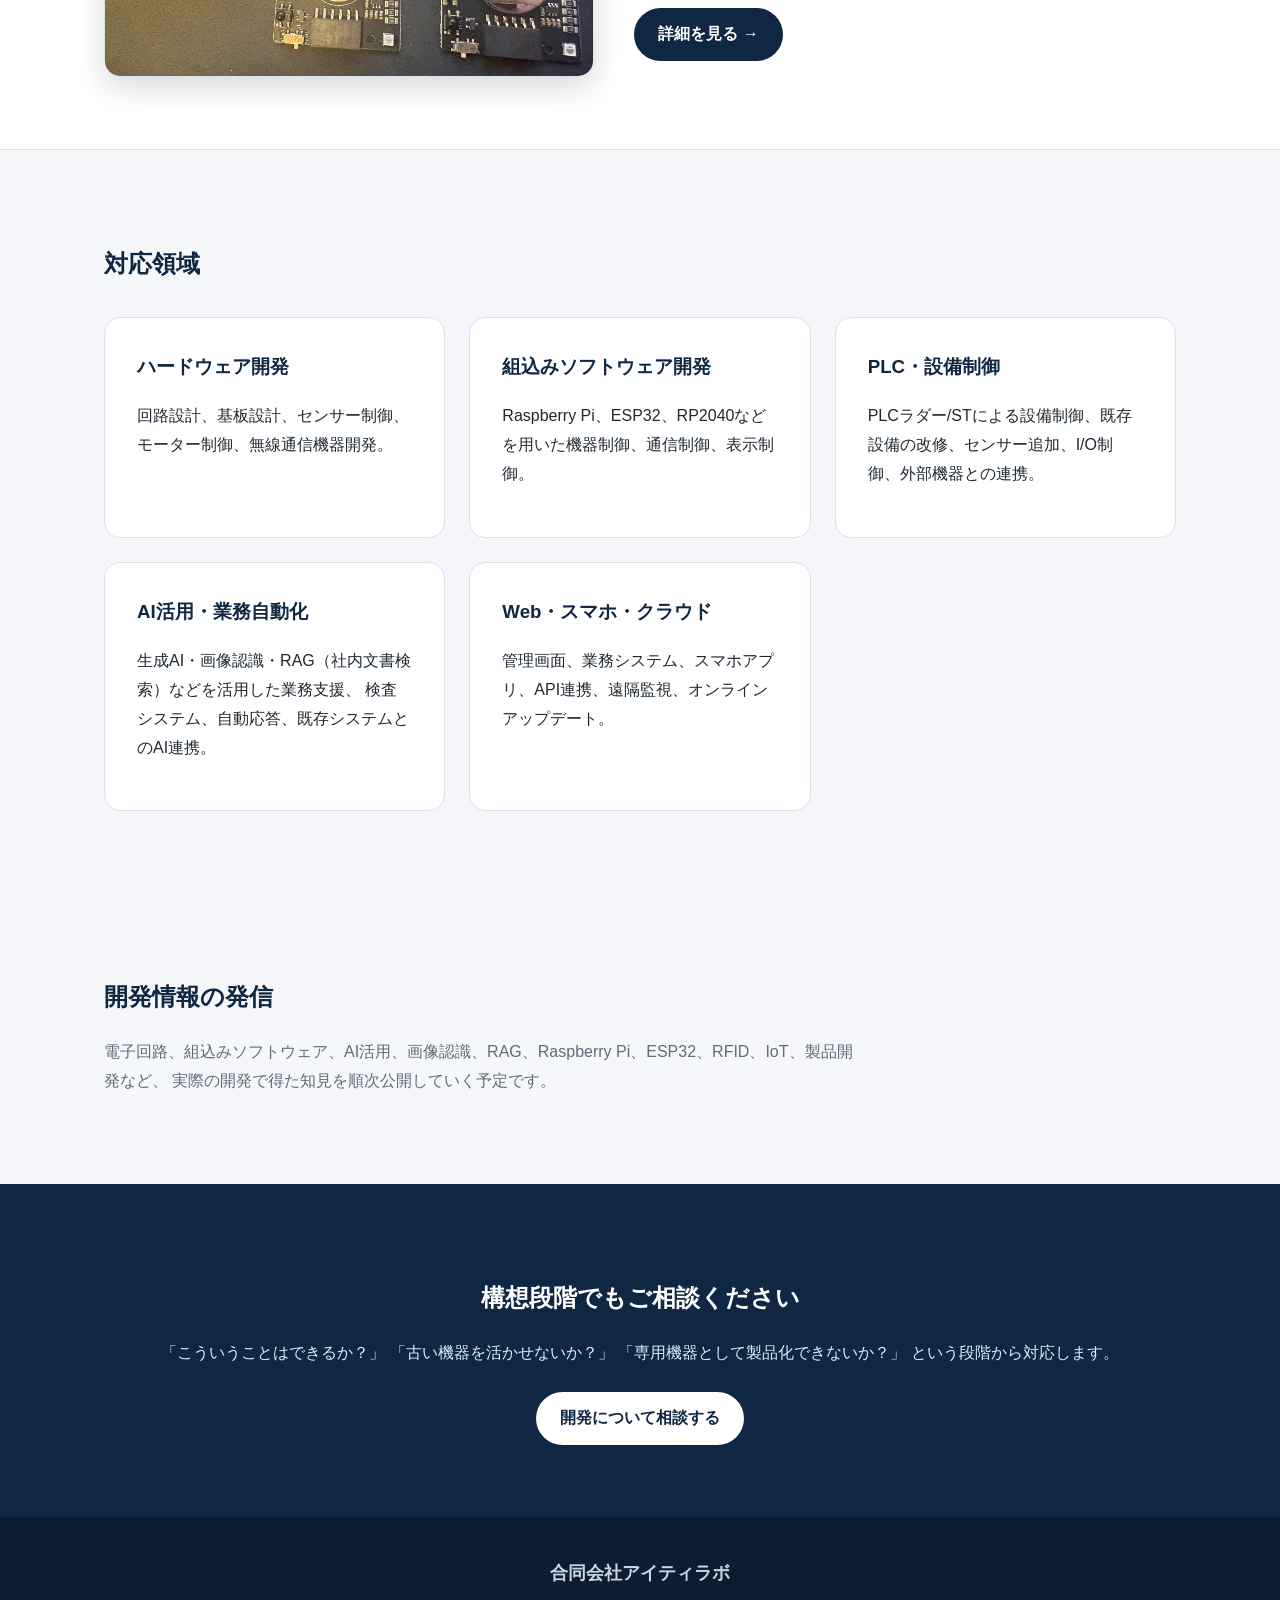
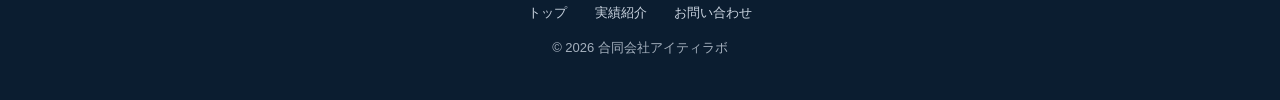
==== commit 82916bc8: "test" ====
--- a/index.html
+++ b/index.html
@@ -5,7 +5,7 @@
   <meta charset="utf-8">
   <meta name="viewport" content="width=device-width, initial-scale=1">
   <title>合同会社アイティラボ | ハードウェアとソフトウェアで現場の課題を解決</title>
-  <meta name="description" content="合同会社アイティラボは、ハードウェア設計、組込みソフトウェア、PLC制御、Webシステム、スマホアプリ、クラウド連携、製品化まで一貫対応する技術開発会社です。">
+  <meta name="description" content="アイティラボは、ハードウェア設計、組込みソフトウェア、PLC制御、AI活用、Webシステム、スマホアプリ、クラウド連携、製品化まで一貫対応する技術開発会社です。">
 
   <link rel="stylesheet" href="assets/css/style.css">
 
@@ -45,7 +45,7 @@
       <div>
         <h1>現場の課題を、<br>ハードウェアとソフトウェアで解決します。</h1>
         <p>
-          アイティラボは、ハードウェア設計、組込みソフトウェア、PLC制御、Webシステム、スマホアプリ、クラウド連携、製品化まで一貫対応する技術開発会社です。
+          アイティラボは、ハードウェア設計、組込みソフトウェア、PLC制御、AI活用、Webシステム、スマホアプリ、クラウド連携、製品化まで一貫対応する技術開発会社です。
         </p>
         <a class="button" href="contact.html">開発について相談する</a>
       </div>
@@ -147,6 +147,14 @@
       </div>
 
       <div class="card">
+        <h3>AI活用・業務自動化</h3>
+        <p>
+          生成AI・画像認識・RAG（社内文書検索）などを活用した業務支援、
+          検査システム、自動応答、既存システムとのAI連携。
+        </p>
+      </div>
+
+      <div class="card">
         <h3>Web・スマホ・クラウド</h3>
         <p>管理画面、業務システム、スマホアプリ、API連携、遠隔監視、オンラインアップデート。</p>
       </div>
@@ -156,7 +164,7 @@
   <section class="section">
     <h2>開発情報の発信</h2>
     <p class="lead">
-      電子回路、組込みソフトウェア、Raspberry Pi、ESP32、RFID、IoT、製品開発など、
+      電子回路、組込みソフトウェア、AI活用、画像認識、RAG、Raspberry Pi、ESP32、RFID、IoT、製品開発など、
       実際の開発で得た知見を順次公開していく予定です。
     </p>
     <!-- 将来的に blog/index.html へリンク -->
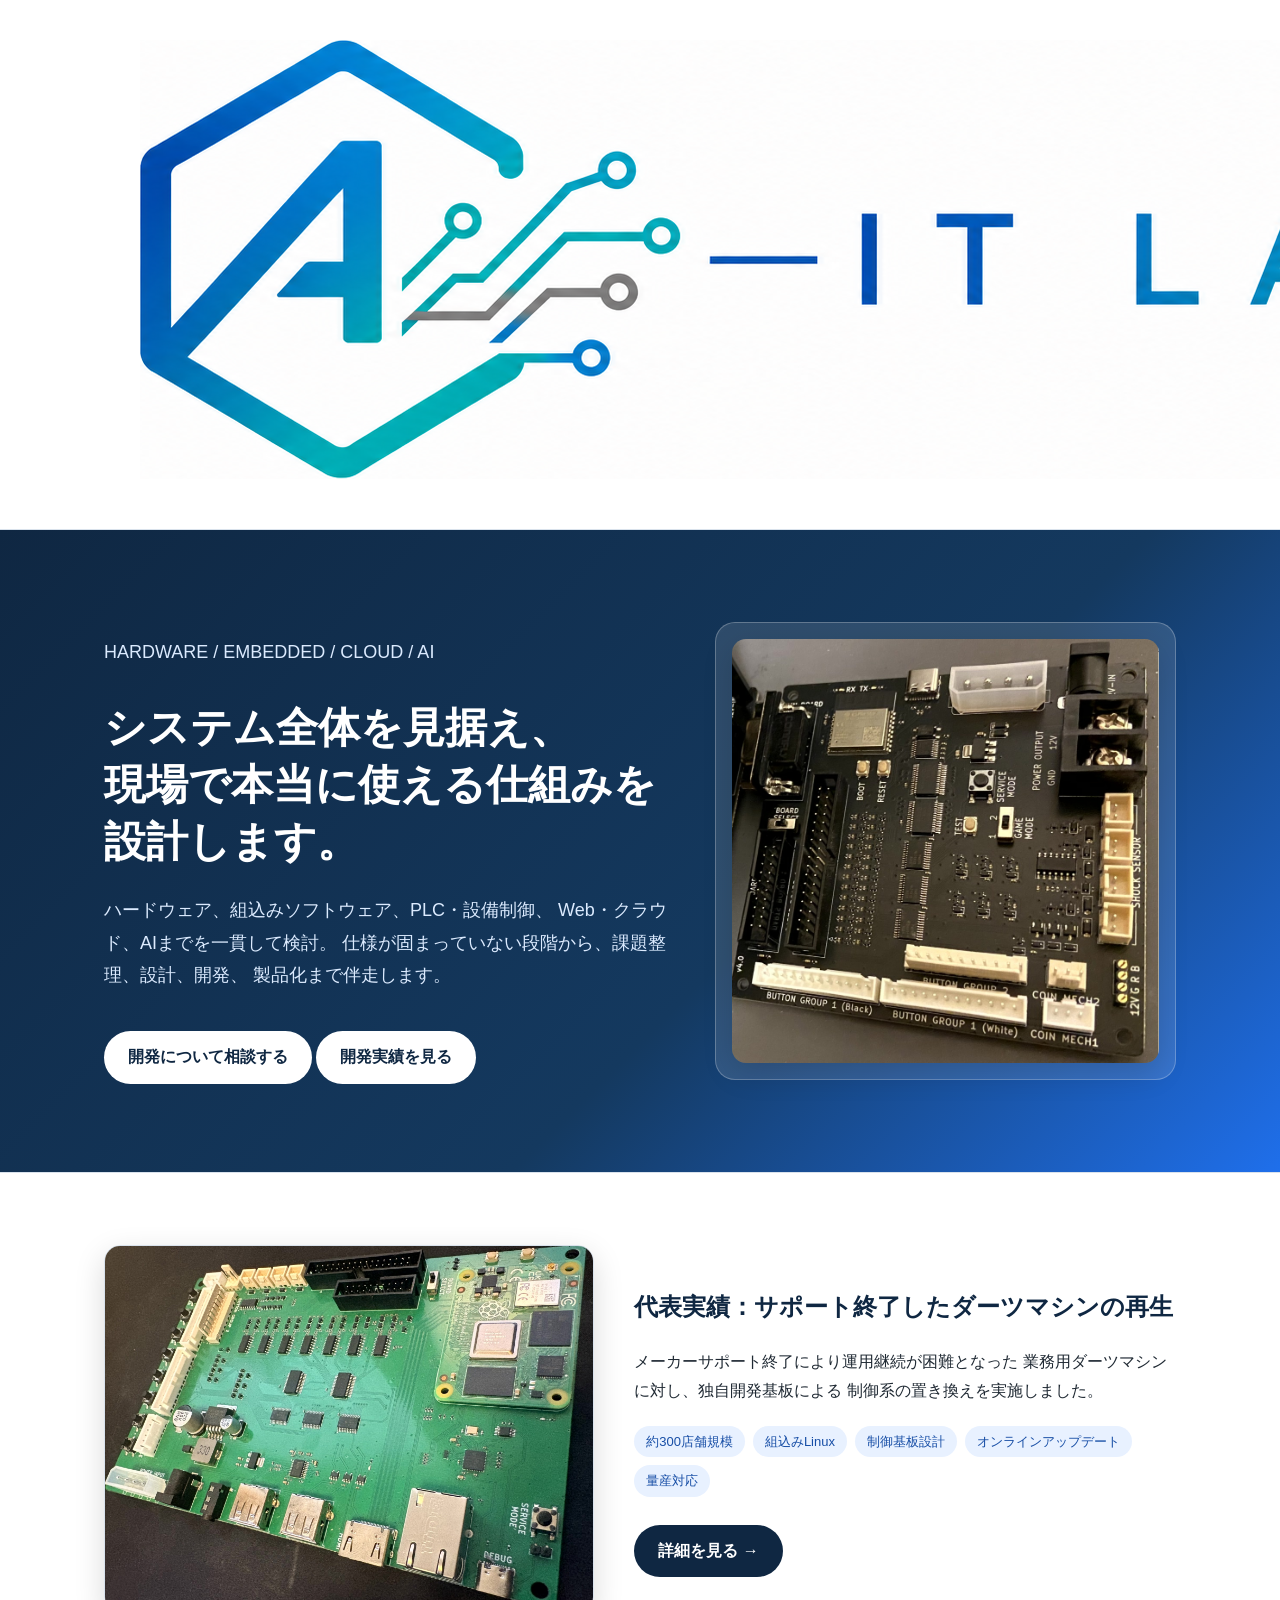
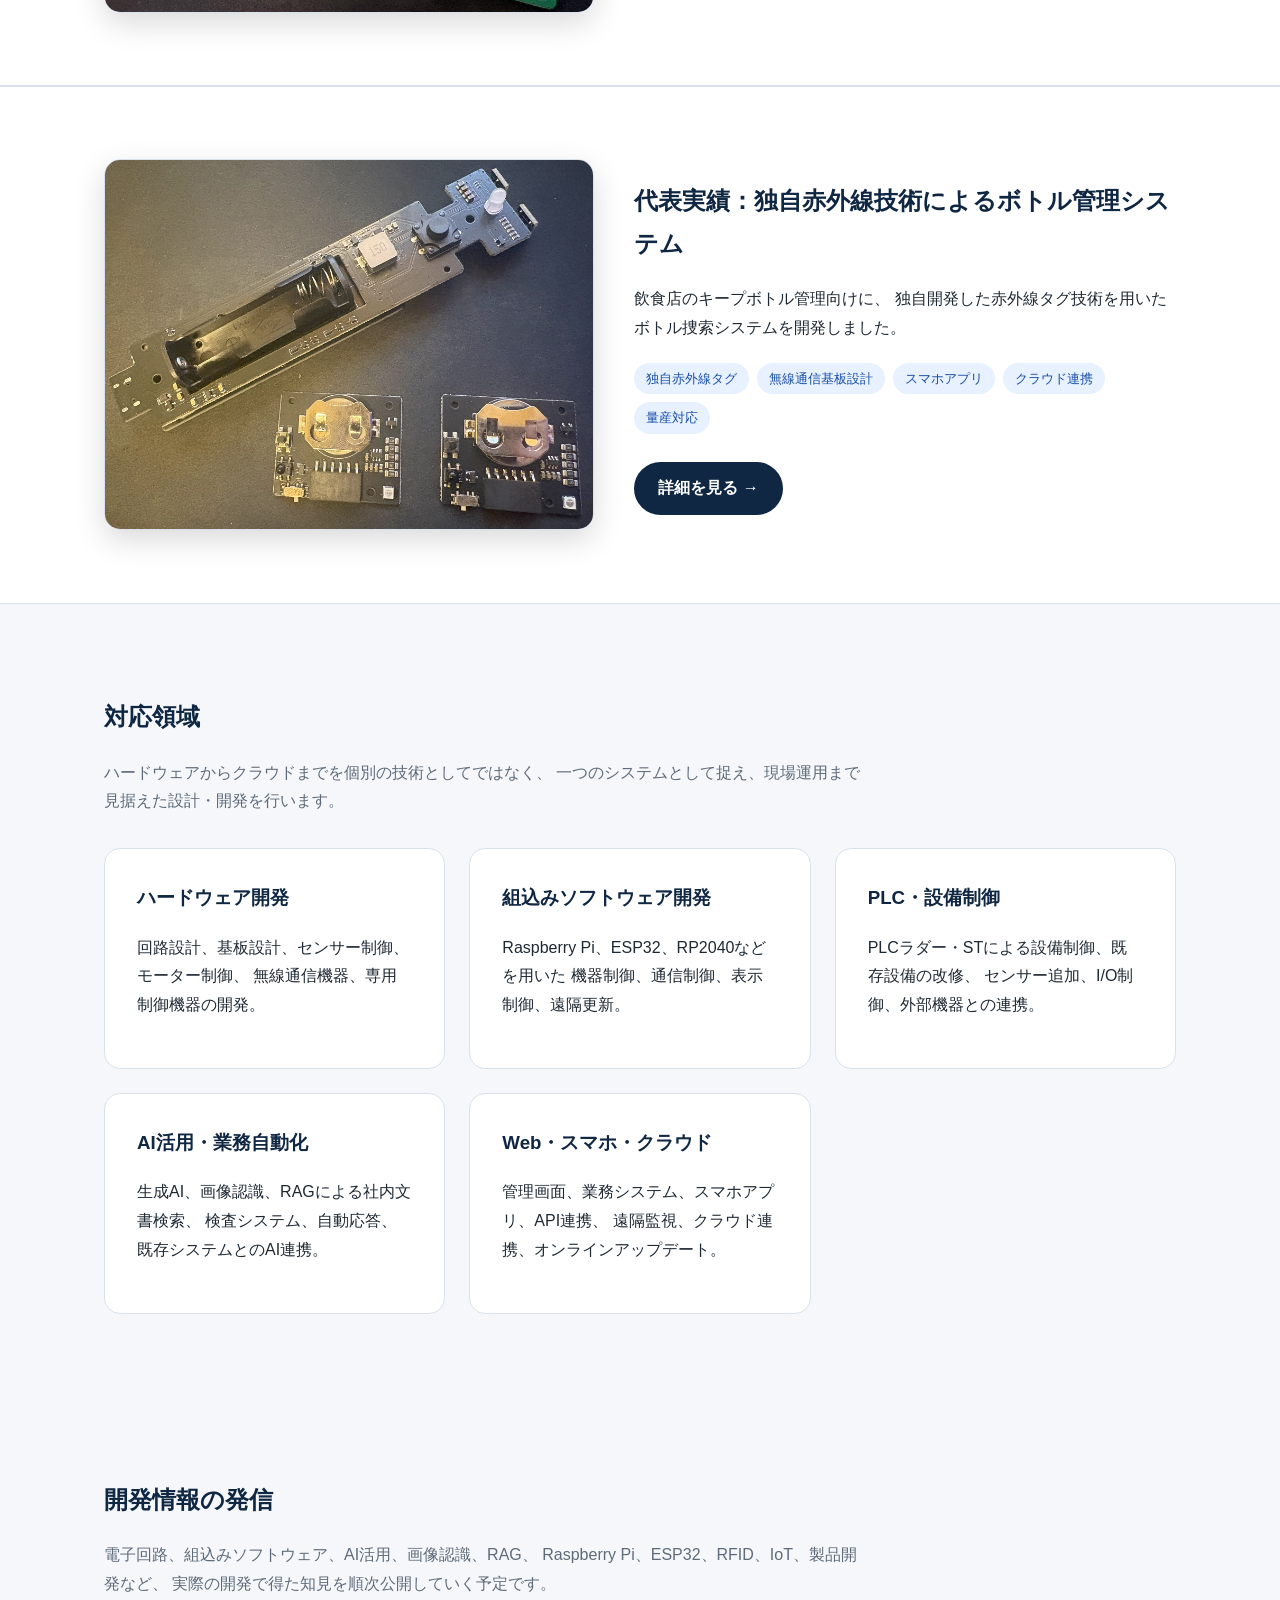
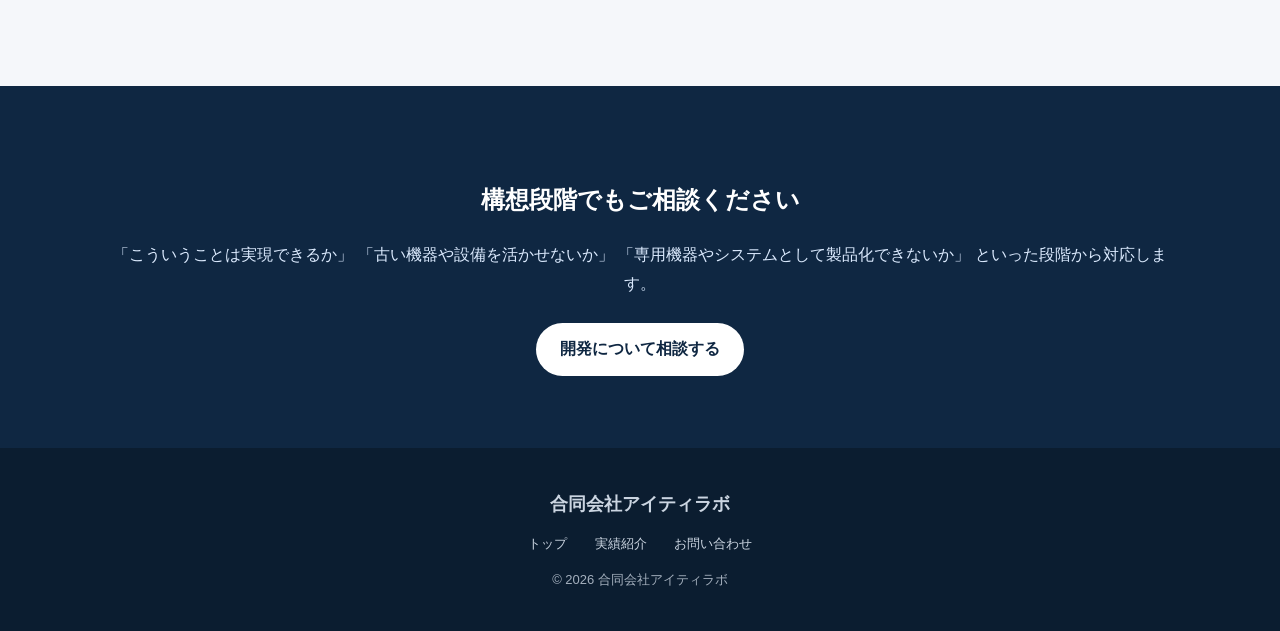
==== commit d959dcde: "test" ====
--- a/index.html
+++ b/index.html
@@ -4,8 +4,13 @@
 <head>
   <meta charset="utf-8">
   <meta name="viewport" content="width=device-width, initial-scale=1">
-  <title>合同会社アイティラボ | ハードウェアとソフトウェアで現場の課題を解決</title>
-  <meta name="description" content="アイティラボは、ハードウェア設計、組込みソフトウェア、PLC制御、AI活用、Webシステム、スマホアプリ、クラウド連携、製品化まで一貫対応する技術開発会社です。">
+
+  <title>合同会社アイティラボ | システム全体を見据えた設計・開発</title>
+
+  <meta
+    name="description"
+    content="合同会社アイティラボは、ハードウェア、組込みソフトウェア、PLC・設備制御、Web・クラウド、AIまでを一貫して設計・開発する技術開発会社です。仕様策定から製品化まで伴走します。"
+  >
 
   <link rel="stylesheet" href="assets/css/style.css">
 
@@ -13,175 +18,274 @@
   <script async src="https://www.googletagmanager.com/gtag/js?id=G-69NLYRLEGD"></script>
   <script>
     window.dataLayer = window.dataLayer || [];
-    function gtag() { dataLayer.push(arguments); }
+
+    function gtag() {
+      dataLayer.push(arguments);
+    }
+
     gtag('js', new Date());
-
     gtag('config', 'G-69NLYRLEGD');
   </script>
-
 </head>
 
 <body>
 
-  <header>
+  <header class="site-header">
     <div class="header-inner">
 
-      <a class="logo" href="index.html">
-        <div class="logo-main">アイティラボ</div>
-        <div class="logo-sub">ハードウェア・組込みシステム開発</div>
+      <a
+        class="site-logo"
+        href="index.html"
+        aria-label="合同会社アイティラボ トップページ"
+      >
+        <img
+          src="images/logo-header.png"
+          alt="IT LABO 合同会社アイティラボ"
+          width="1683"
+          height="487"
+        >
       </a>
 
-      <nav>
-        <a href="index.html">トップ</a>
+      <nav class="global-nav" aria-label="メインナビゲーション">
+        <a href="index.html" aria-current="page">トップ</a>
         <a href="works.html">実績紹介</a>
-        <a href="contact.html">お問い合わせ</a>
+        <a href="contact.html" class="nav-contact">お問い合わせ</a>
       </nav>
 
     </div>
   </header>
 
-  <section class="hero">
-    <div class="hero-inner">
-      <div>
-        <h1>現場の課題を、<br>ハードウェアとソフトウェアで解決します。</h1>
+  <main>
+
+    <section class="hero">
+      <div class="hero-inner">
+
+        <div class="hero-content">
+
+          <p class="hero-kicker">
+            HARDWARE / EMBEDDED / CLOUD / AI
+          </p>
+
+          <h1>
+            システム全体を見据え、<br>
+            現場で本当に使える仕組みを設計します。
+          </h1>
+
+          <p class="hero-description">
+            ハードウェア、組込みソフトウェア、PLC・設備制御、
+            Web・クラウド、AIまでを一貫して検討。
+            仕様が固まっていない段階から、課題整理、設計、開発、
+            製品化まで伴走します。
+          </p>
+
+          <div class="hero-actions">
+            <a
+              class="button button-primary"
+              href="contact.html"
+            >
+              開発について相談する
+            </a>
+
+            <a
+              class="button button-secondary"
+              href="works.html"
+            >
+              開発実績を見る
+            </a>
+          </div>
+
+        </div>
+
+        <div class="hero-photo">
+          <img
+            src="images/main-board.jpg"
+            alt="アイティラボが設計した制御基板"
+          >
+        </div>
+
+      </div>
+    </section>
+
+    <section class="case">
+      <div class="section case-grid">
+
+        <div class="case-image">
+          <img
+            src="images/darts-board.jpg"
+            alt="ダーツマシン向け制御基板"
+          >
+        </div>
+
+        <div class="case-content">
+
+          <h2>
+            代表実績：サポート終了したダーツマシンの再生
+          </h2>
+
+          <p>
+            メーカーサポート終了により運用継続が困難となった
+            業務用ダーツマシンに対し、独自開発基板による
+            制御系の置き換えを実施しました。
+          </p>
+
+          <div class="badges">
+            <span class="badge">約300店舗規模</span>
+            <span class="badge">組込みLinux</span>
+            <span class="badge">制御基板設計</span>
+            <span class="badge">オンラインアップデート</span>
+            <span class="badge">量産対応</span>
+          </div>
+
+          <p>
+            <a
+              class="button button-secondary"
+              href="works-darts.html"
+            >
+              詳細を見る →
+            </a>
+          </p>
+
+        </div>
+
+      </div>
+    </section>
+
+    <section class="case">
+      <div class="section case-grid">
+
+        <div class="case-image">
+          <img
+            src="images/bottle-system.jpg"
+            alt="独自赤外線技術によるボトル管理システム"
+          >
+        </div>
+
+        <div class="case-content">
+
+          <h2>
+            代表実績：独自赤外線技術によるボトル管理システム
+          </h2>
+
+          <p>
+            飲食店のキープボトル管理向けに、
+            独自開発した赤外線タグ技術を用いた
+            ボトル捜索システムを開発しました。
+          </p>
+
+          <div class="badges">
+            <span class="badge">独自赤外線タグ</span>
+            <span class="badge">無線通信基板設計</span>
+            <span class="badge">スマホアプリ</span>
+            <span class="badge">クラウド連携</span>
+            <span class="badge">量産対応</span>
+          </div>
+
+          <p>
+            <a
+              class="button button-secondary"
+              href="works-bottle.html"
+            >
+              詳細を見る →
+            </a>
+          </p>
+
+        </div>
+
+      </div>
+    </section>
+
+    <section class="section">
+
+      <h2>対応領域</h2>
+
+      <p class="lead">
+        ハードウェアからクラウドまでを個別の技術としてではなく、
+        一つのシステムとして捉え、現場運用まで見据えた設計・開発を行います。
+      </p>
+
+      <div class="cards">
+
+        <div class="card">
+          <h3>ハードウェア開発</h3>
+          <p>
+            回路設計、基板設計、センサー制御、モーター制御、
+            無線通信機器、専用制御機器の開発。
+          </p>
+        </div>
+
+        <div class="card">
+          <h3>組込みソフトウェア開発</h3>
+          <p>
+            Raspberry Pi、ESP32、RP2040などを用いた
+            機器制御、通信制御、表示制御、遠隔更新。
+          </p>
+        </div>
+
+        <div class="card">
+          <h3>PLC・設備制御</h3>
+          <p>
+            PLCラダー・STによる設備制御、既存設備の改修、
+            センサー追加、I/O制御、外部機器との連携。
+          </p>
+        </div>
+
+        <div class="card">
+          <h3>AI活用・業務自動化</h3>
+          <p>
+            生成AI、画像認識、RAGによる社内文書検索、
+            検査システム、自動応答、既存システムとのAI連携。
+          </p>
+        </div>
+
+        <div class="card">
+          <h3>Web・スマホ・クラウド</h3>
+          <p>
+            管理画面、業務システム、スマホアプリ、API連携、
+            遠隔監視、クラウド連携、オンラインアップデート。
+          </p>
+        </div>
+
+      </div>
+
+    </section>
+
+    <section class="section">
+
+      <h2>開発情報の発信</h2>
+
+      <p class="lead">
+        電子回路、組込みソフトウェア、AI活用、画像認識、RAG、
+        Raspberry Pi、ESP32、RFID、IoT、製品開発など、
+        実際の開発で得た知見を順次公開していく予定です。
+      </p>
+
+      <!-- 将来的に blog/index.html へリンク -->
+
+    </section>
+
+    <section class="cta">
+      <div class="section">
+
+        <h2>構想段階でもご相談ください</h2>
+
         <p>
-          アイティラボは、ハードウェア設計、組込みソフトウェア、PLC制御、AI活用、Webシステム、スマホアプリ、クラウド連携、製品化まで一貫対応する技術開発会社です。
+          「こういうことは実現できるか」
+          「古い機器や設備を活かせないか」
+          「専用機器やシステムとして製品化できないか」
+          といった段階から対応します。
         </p>
-        <a class="button" href="contact.html">開発について相談する</a>
-      </div>
-
-      <div class="hero-photo">
-        <!-- 推奨写真：自社設計基板、CM4搭載基板、検査中の基板など -->
-        <img src="images/main-board.jpg" alt="自社設計の制御基板">
-      </div>
-    </div>
-  </section>
-
-  <section class="case">
-    <div class="section case-grid">
-
-      <div class="case-image">
-        <img src="images/darts-board.jpg" alt="ダーツマシン向け制御基板">
-      </div>
-
-      <div>
-
-        <h2>代表実績：サポート終了したダーツマシンの再生</h2>
-
-        <p>
-          メーカーサポート終了により運用継続が困難となった業務用ダーツマシンに対し、
-          独自開発基板による制御系の置き換えを実施しました。
-        </p>
-
-        <div class="badges">
-          <span class="badge">約300店舗規模</span>
-          <span class="badge">組込みLinux</span>
-          <span class="badge">制御基板設計</span>
-          <span class="badge">オンラインアップデート</span>
-          <span class="badge">量産対応</span>
-        </div>
-
-        <p>
-          <a class="button" href="works-darts.html">
-            詳細を見る →
-          </a>
-        </p>
-
-      </div>
-
-    </div>
-  </section>
-
-  <section class="case">
-    <div class="section case-grid">
-
-      <div class="case-image">
-        <img src="images/bottle-system.jpg" alt="独自赤外線技術によるボトル管理システム">
-      </div>
-
-      <div>
-
-        <h2>代表実績：独自赤外線技術によるボトル管理システム</h2>
-
-        <p>
-          飲食店のキープボトル管理向けに、
-          独自開発した赤外線タグ技術を用いたボトル捜索システムを開発しました。
-        </p>
-
-        <div class="badges">
-          <span class="badge">独自赤外線タグ</span>
-          <span class="badge">無線通信基板設計</span>
-          <span class="badge">スマホアプリ</span>
-          <span class="badge">クラウド連携</span>
-          <span class="badge">量産対応</span>
-        </div>
-
-        <p>
-          <a class="button" href="works-bottle.html">
-            詳細を見る →
-          </a>
-        </p>
-
-      </div>
-
-    </div>
-  </section>
-
-  <section class="section">
-    <h2>対応領域</h2>
-
-    <div class="cards">
-      <div class="card">
-        <h3>ハードウェア開発</h3>
-        <p>回路設計、基板設計、センサー制御、モーター制御、無線通信機器開発。</p>
-      </div>
-
-      <div class="card">
-        <h3>組込みソフトウェア開発</h3>
-        <p>Raspberry Pi、ESP32、RP2040などを用いた機器制御、通信制御、表示制御。</p>
-      </div>
-
-      <div class="card">
-        <h3>PLC・設備制御</h3>
-        <p>PLCラダー/STによる設備制御、既存設備の改修、センサー追加、I/O制御、外部機器との連携。</p>
-      </div>
-
-      <div class="card">
-        <h3>AI活用・業務自動化</h3>
-        <p>
-          生成AI・画像認識・RAG（社内文書検索）などを活用した業務支援、
-          検査システム、自動応答、既存システムとのAI連携。
-        </p>
-      </div>
-
-      <div class="card">
-        <h3>Web・スマホ・クラウド</h3>
-        <p>管理画面、業務システム、スマホアプリ、API連携、遠隔監視、オンラインアップデート。</p>
-      </div>
-    </div>
-  </section>
-
-  <section class="section">
-    <h2>開発情報の発信</h2>
-    <p class="lead">
-      電子回路、組込みソフトウェア、AI活用、画像認識、RAG、Raspberry Pi、ESP32、RFID、IoT、製品開発など、
-      実際の開発で得た知見を順次公開していく予定です。
-    </p>
-    <!-- 将来的に blog/index.html へリンク -->
-  </section>
-
-  <section class="cta">
-    <div class="section">
-      <h2>構想段階でもご相談ください</h2>
-      <p>
-        「こういうことはできるか？」
-        「古い機器を活かせないか？」
-        「専用機器として製品化できないか？」
-        という段階から対応します。
-      </p>
-      <a class="button" href="contact.html">開発について相談する</a>
-    </div>
-  </section>
+
+        <a
+          class="button button-primary"
+          href="contact.html"
+        >
+          開発について相談する
+        </a>
+
+      </div>
+    </section>
+
+  </main>
 
   <footer class="footer">
 
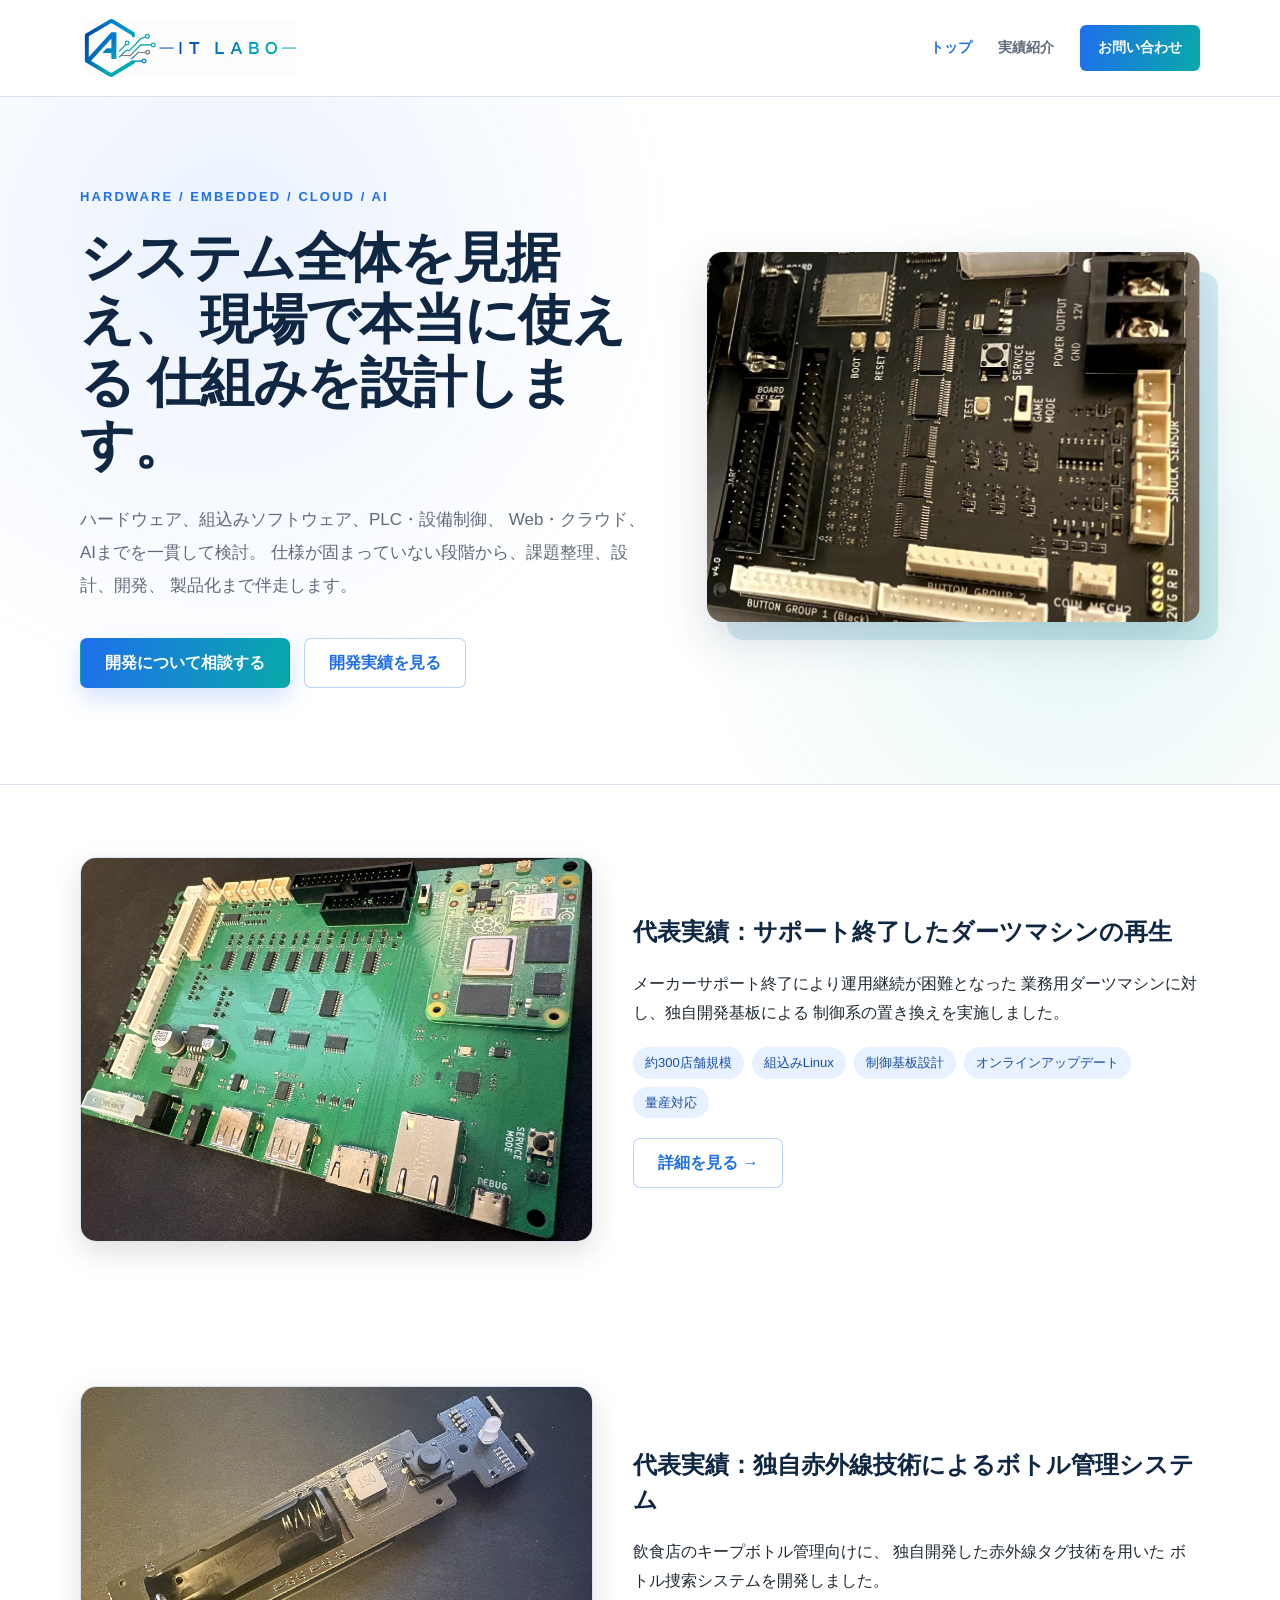
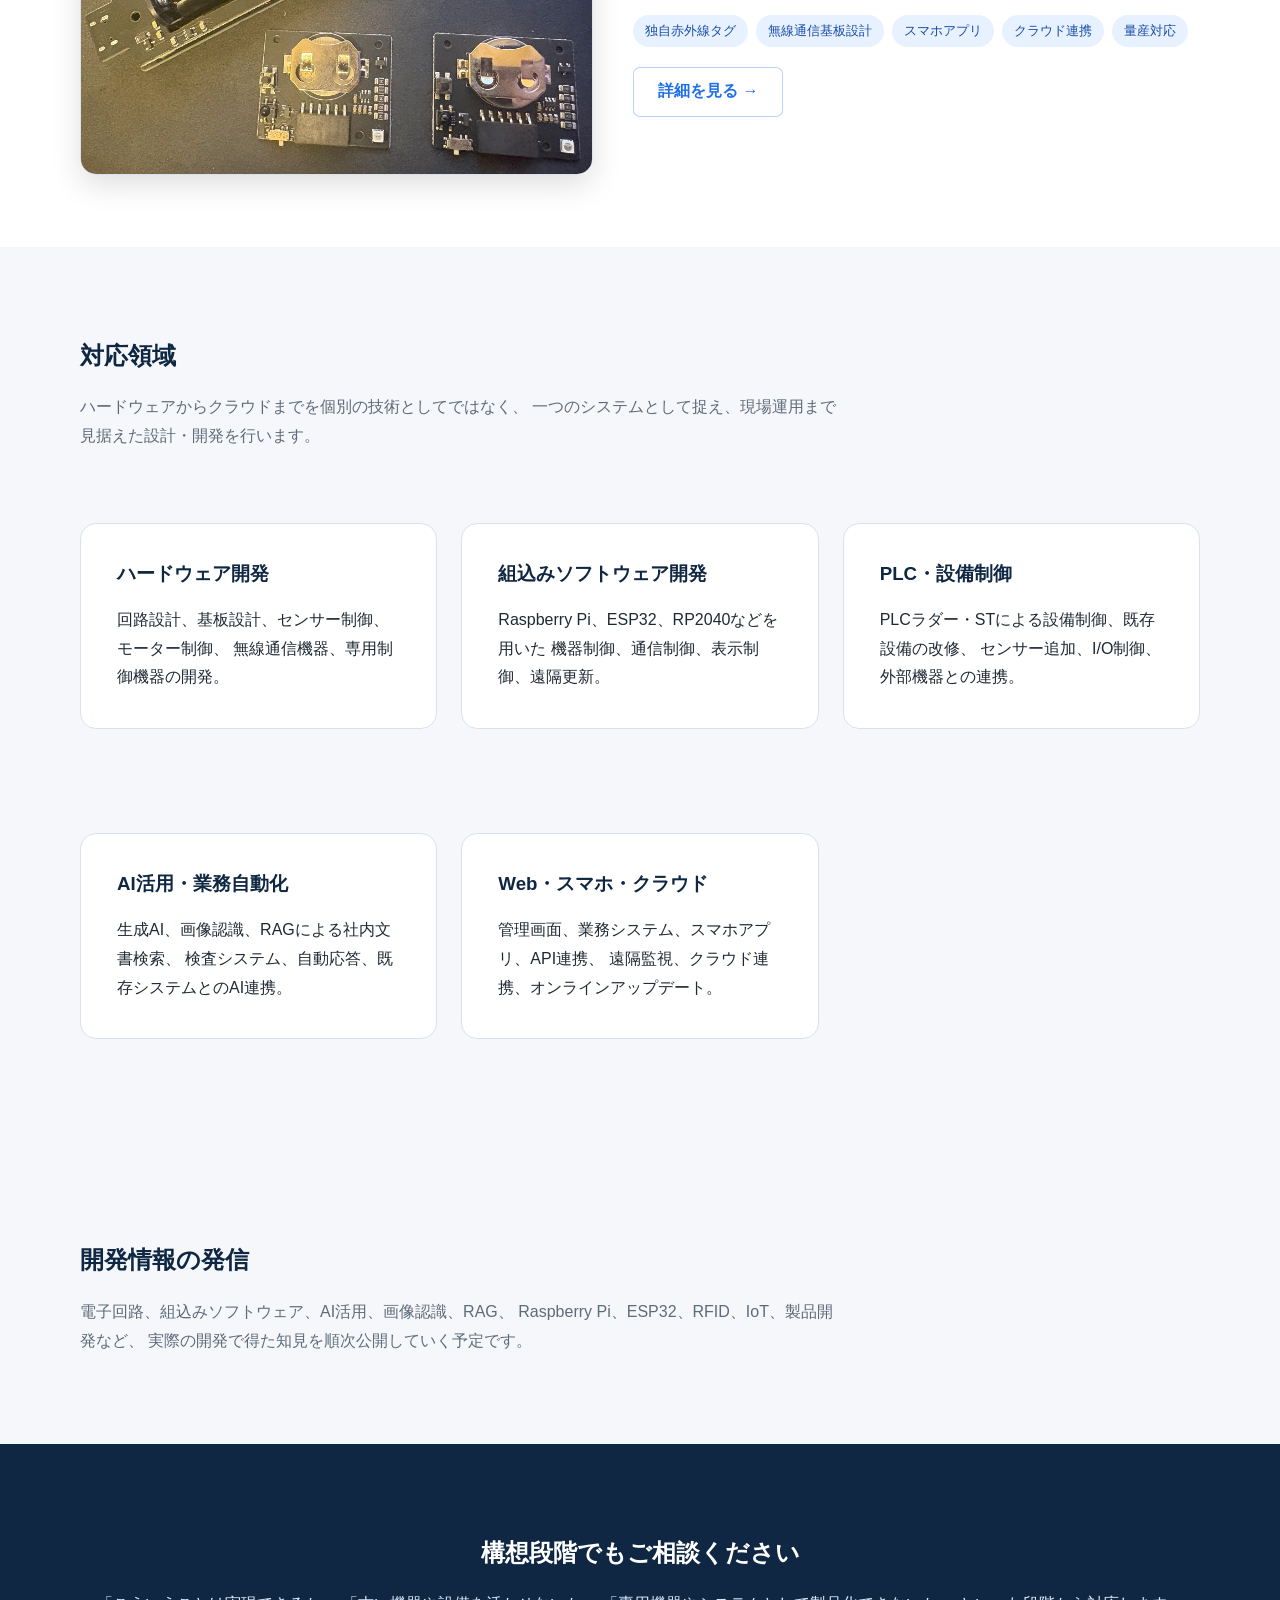
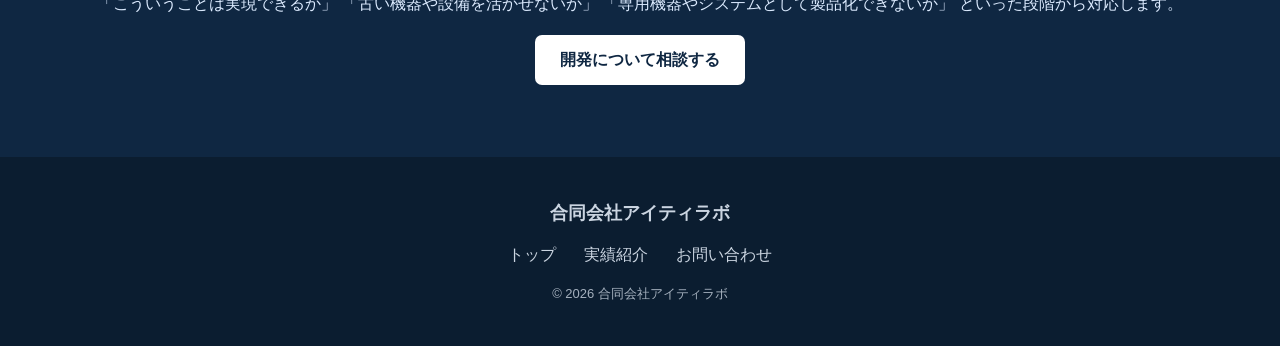
==== commit 583a1580: "test" ====
--- a/index.html
+++ b/index.html
@@ -67,8 +67,9 @@
           </p>
 
           <h1>
-            システム全体を見据え、<br>
-            現場で本当に使える仕組みを設計します。
+            <span class="hero-title-line">システム全体を見据え、</span>
+            <span class="hero-title-line">現場で本当に使える</span>
+            <span class="hero-title-line">仕組みを設計します。</span>
           </h1>
 
           <p class="hero-description">
--- a/assets/css/style.css
+++ b/assets/css/style.css
@@ -1,390 +1,605 @@
 :root {
-    --main: #0f2742;
-    --accent: #1f6feb;
-    --bg: #f5f7fa;
-    --text: #1f2933;
-    --muted: #5f6b7a;
-    --card: #ffffff;
-    --border: #d9e2ec;
+  --main: #0f2742;
+  --accent: #1f6feb;
+  --accent-secondary: #08a9aa;
+  --bg: #f5f7fa;
+  --text: #1f2933;
+  --muted: #5f6b7a;
+  --card: #ffffff;
+  --border: #d9e2ec;
 }
 
 * {
-    box-sizing: border-box;
+  box-sizing: border-box;
+}
+
+html {
+  scroll-behavior: smooth;
 }
 
 body {
-    margin: 0;
-    font-family: -apple-system, BlinkMacSystemFont, "Segoe UI", sans-serif;
-    color: var(--text);
-    background: var(--bg);
-    line-height: 1.8;
+  margin: 0;
+  font-family:
+    -apple-system, BlinkMacSystemFont, "Segoe UI", "Noto Sans JP", sans-serif;
+  color: var(--text);
+  background: var(--bg);
+  line-height: 1.8;
+}
+
+img {
+  max-width: 100%;
 }
 
 a {
-    color: inherit;
-    text-decoration: none;
-}
-
-header {
-    background: #ffffff;
-    border-bottom: 1px solid var(--border);
-    position: sticky;
-    top: 0;
-    z-index: 10;
+  color: inherit;
+  text-decoration: none;
+}
+
+/* =========================
+   Header
+========================= */
+
+.site-header {
+  position: sticky;
+  top: 0;
+  z-index: 1000;
+  background: rgba(255, 255, 255, 0.96);
+  border-bottom: 1px solid var(--border);
+  backdrop-filter: blur(10px);
 }
 
 .header-inner {
-    max-width: 1120px;
-    margin: 0 auto;
-    padding: 16px 24px;
-    display: flex;
-    justify-content: space-between;
-    align-items: center;
-}
-
-.logo {
-    font-weight: 700;
-    color: var(--main);
-    font-size: 20px;
-}
-
-nav a {
-    margin-left: 24px;
-    color: var(--muted);
-    font-size: 14px;
-}
+  width: min(1120px, calc(100% - 48px));
+  min-height: 96px;
+  margin: 0 auto;
+
+  display: flex;
+  align-items: center;
+  justify-content: space-between;
+  gap: 32px;
+}
+
+.site-logo {
+  display: block;
+  flex: 0 0 auto;
+  line-height: 0;
+}
+
+.site-logo img {
+  display: block;
+  width: auto;
+  height: 64px;
+}
+
+.global-nav {
+  display: flex;
+  align-items: center;
+  gap: 26px;
+}
+
+.global-nav a {
+  color: var(--muted);
+  font-size: 14px;
+  font-weight: 600;
+  transition:
+    color 0.2s ease,
+    opacity 0.2s ease;
+}
+
+.global-nav a:not(.nav-contact):hover,
+.global-nav a:not(.nav-contact)[aria-current="page"] {
+  color: var(--accent);
+}
+
+.global-nav .nav-contact {
+  padding: 10px 18px;
+  color: #ffffff;
+  background: linear-gradient(100deg, var(--accent), var(--accent-secondary));
+  border-radius: 6px;
+}
+
+.global-nav .nav-contact,
+.global-nav .nav-contact:hover,
+.global-nav .nav-contact[aria-current="page"],
+.global-nav .nav-contact:visited {
+  color: #ffffff;
+}
+
+.global-nav .nav-contact:hover {
+  opacity: 0.85;
+}
+
+/* =========================
+   Common
+========================= */
 
 .section {
-    max-width: 1120px;
-    margin: 0 auto;
-    padding: 72px 24px;
+  width: min(1120px, calc(100% - 48px));
+  margin: 0 auto;
+  padding: 72px 0;
+}
+
+h1,
+h2,
+h3 {
+  line-height: 1.45;
 }
 
 h1 {
-    color: var(--main);
-    font-size: 36px;
+  color: var(--main);
+  font-size: 36px;
 }
 
 h2 {
-    color: var(--main);
+  color: var(--main);
 }
 
 .lead {
-    color: var(--muted);
-    max-width: 760px;
+  max-width: 760px;
+  color: var(--muted);
+}
+
+.button {
+  display: inline-flex;
+  min-height: 50px;
+  padding: 0 24px;
+
+  align-items: center;
+  justify-content: center;
+
+  border: 1px solid transparent;
+  border-radius: 7px;
+
+  font-weight: 700;
+  text-decoration: none;
+
+  transition:
+    transform 0.2s ease,
+    box-shadow 0.2s ease,
+    opacity 0.2s ease;
+}
+
+.button:hover {
+  transform: translateY(-2px);
+}
+
+.button-primary {
+  color: #ffffff;
+  background: linear-gradient(100deg, var(--accent), var(--accent-secondary));
+  box-shadow: 0 10px 25px rgba(31, 111, 235, 0.2);
+}
+
+.button-secondary {
+  color: var(--accent);
+  background: #ffffff;
+  border-color: rgba(31, 111, 235, 0.3);
+}
+
+/* =========================
+   Hero
+========================= */
+
+.hero {
+  color: var(--text);
+  background:
+    radial-gradient(
+      circle at 18% 22%,
+      rgba(31, 111, 235, 0.09),
+      transparent 38%
+    ),
+    radial-gradient(circle at 84% 70%, rgba(8, 169, 170, 0.1), transparent 34%),
+    #ffffff;
+}
+
+.hero-inner {
+  width: min(1120px, calc(100% - 48px));
+  margin: 0 auto;
+  padding: 88px 0 96px;
+
+  display: grid;
+  grid-template-columns: minmax(0, 1.08fr) minmax(360px, 0.92fr);
+  align-items: center;
+  gap: 48px;
+}
+
+.hero-content {
+  min-width: 0;
+}
+
+.hero-kicker {
+  margin: 0 0 18px;
+
+  color: var(--accent);
+  font-size: 13px;
+  font-weight: 700;
+  letter-spacing: 0.16em;
+}
+
+.hero h1 {
+  margin: 0;
+  color: var(--main);
+  font-size: clamp(38px, 4.5vw, 54px);
+  line-height: 1.15;
+  letter-spacing: -0.025em;
+}
+
+.hero-description {
+  max-width: 680px;
+  margin: 28px 0 0;
+
+  color: var(--muted);
+  font-size: 17px;
+  line-height: 1.95;
+}
+
+.hero-actions {
+  display: flex;
+  flex-wrap: wrap;
+  gap: 14px;
+  margin-top: 36px;
+}
+
+.hero-photo {
+  position: relative;
+}
+
+.hero-photo::before {
+  position: absolute;
+  inset: 20px -18px -18px 20px;
+  z-index: 0;
+
+  content: "";
+  border-radius: 16px;
+
+  background: linear-gradient(
+    135deg,
+    rgba(31, 111, 235, 0.14),
+    rgba(8, 169, 170, 0.18)
+  );
+}
+
+.hero-photo img {
+  position: relative;
+  z-index: 1;
+
+  display: block;
+  width: 100%;
+  aspect-ratio: 4 / 3;
+  object-fit: cover;
+
+  border-radius: 16px;
+  box-shadow: 0 18px 45px rgba(20, 43, 66, 0.15);
+
+  transition: transform 0.2s ease;
+}
+
+.hero-photo img:hover {
+  transform: scale(1.02);
+}
+
+/* =========================
+   Cards
+========================= */
+
+.cards {
+  display: grid;
+  grid-template-columns: repeat(3, 1fr);
+  gap: 24px;
+  margin-top: 32px;
 }
 
 .card {
-    background: var(--card);
-    border: 1px solid var(--border);
-    border-radius: 16px;
-    padding: 32px;
-    margin-top: 32px;
-}
-
-.button {
-    display: inline-block;
-    background: var(--main);
-    color: #ffffff;
-    padding: 12px 24px;
-    border-radius: 999px;
-    font-weight: 700;
-    margin-top: 8px;
-}
-
-/* index hero */
-.hero {
-    background: linear-gradient(135deg, #0f2742 0%, #14395f 60%, #1f6feb 100%);
-    color: #ffffff;
-}
-
-.hero-inner {
-    max-width: 1120px;
-    margin: 0 auto;
-    padding: 88px 24px;
-    display: grid;
-    grid-template-columns: 1.1fr 0.9fr;
-    gap: 48px;
-    align-items: center;
-}
-
-.hero h1 {
-    color: #ffffff;
-    font-size: 42px;
-    line-height: 1.35;
-    margin: 0 0 24px;
-}
-
-.hero p {
-    font-size: 18px;
-    color: #dbeafe;
-    margin-bottom: 32px;
-}
-
-.hero .button {
-    background: #ffffff;
-    color: var(--main);
-}
-
-.hero-photo {
-    background: rgba(255, 255, 255, 0.12);
-    border: 1px solid rgba(255, 255, 255, 0.25);
-    border-radius: 20px;
-    padding: 16px;
-}
-
-.hero-photo img {
+  margin: 40px 0;
+  padding: 36px;
+
+  background: var(--card);
+  border: 1px solid var(--border);
+  border-radius: 16px;
+}
+
+.card h2 {
+  margin-top: 0;
+  margin-bottom: 20px;
+}
+
+.card p:last-child {
+  margin-bottom: 0;
+}
+
+.card h3 {
+  margin-top: 0;
+  color: var(--main);
+}
+
+.card .case-image {
+  margin-top: 28px;
+}
+
+.card ul {
+  padding-left: 1.4em;
+}
+
+.card li + li {
+  margin-top: 6px;
+}
+
+/* =========================
+   Case blocks
+========================= */
+
+.case {
+  background: #ffffff;
+  border-top: 1px solid var(--border);
+}
+
+.case + .case {
+  border-top: none;
+}
+
+.case-grid {
+  display: grid;
+  grid-template-columns: 0.95fr 1.05fr;
+  gap: 40px;
+  align-items: center;
+}
+
+.case-content {
+  min-width: 0;
+}
+
+.case-image img {
+  display: block;
+  width: 100%;
+
+  border: 1px solid var(--border);
+  border-radius: 16px;
+
+  box-shadow: 0 10px 30px rgba(0, 0, 0, 0.13);
+  transition: transform 0.2s ease;
+}
+
+.case-image img:hover {
+  transform: scale(1.02);
+}
+
+/* =========================
+   Badges
+========================= */
+
+.badges {
+  display: flex;
+  flex-wrap: wrap;
+  gap: 8px;
+  margin: 20px 0;
+}
+
+.badge {
+  padding: 4px 12px;
+
+  color: #174ea6;
+  background: #e8f1ff;
+  border-radius: 999px;
+
+  font-size: 13px;
+}
+
+/* =========================
+   Works
+========================= */
+
+.work-card {
+  display: grid;
+  grid-template-columns: 0.8fr 1.2fr;
+  gap: 28px;
+  align-items: center;
+}
+
+.work-image img {
+  display: block;
+  width: 100%;
+
+  border: 1px solid var(--border);
+  border-radius: 14px;
+
+  box-shadow: 0 10px 30px rgba(0, 0, 0, 0.12);
+}
+
+/* =========================
+   Stats
+========================= */
+
+.stats {
+  display: grid;
+  grid-template-columns: repeat(2, 1fr);
+  gap: 16px;
+  margin-top: 24px;
+}
+
+.stat {
+  padding: 16px;
+
+  background: #f8fafc;
+  border: 1px solid var(--border);
+  border-radius: 14px;
+}
+
+.stat strong {
+  display: block;
+  color: var(--accent);
+  font-size: 26px;
+}
+
+/* =========================
+   Contact
+========================= */
+
+.form-area {
+  margin-top: 32px;
+  padding: 32px;
+
+  background: #ffffff;
+  border: 1px solid var(--border);
+  border-radius: 16px;
+}
+
+.form-area h2 {
+  margin-top: 0;
+  color: var(--main);
+}
+
+.contact-button {
+  display: inline-block;
+  margin-top: 16px;
+  padding: 14px 28px;
+
+  color: #ffffff;
+  background: var(--main);
+  border-radius: 999px;
+
+  font-weight: 700;
+}
+
+.note {
+  margin-top: 24px;
+  color: var(--muted);
+  font-size: 14px;
+}
+
+/* =========================
+   CTA
+========================= */
+
+.cta {
+  color: #ffffff;
+  text-align: center;
+  background: var(--main);
+}
+
+.cta h2 {
+  color: #ffffff;
+}
+
+.cta p {
+  color: #dbeafe;
+}
+
+.cta .button-primary {
+  color: var(--main);
+  background: #ffffff;
+  box-shadow: none;
+}
+
+/* =========================
+   Footer
+========================= */
+
+.footer {
+  padding: 40px 24px;
+
+  color: #cbd5e1;
+  background: #0b1d30;
+
+  text-align: center;
+}
+
+.footer-company {
+  margin-bottom: 12px;
+  font-size: 18px;
+  font-weight: 700;
+}
+
+.footer-links {
+  margin-bottom: 12px;
+}
+
+.footer-links a {
+  margin: 0 12px;
+  color: #cbd5e1;
+}
+
+.footer-links a:hover {
+  text-decoration: underline;
+}
+
+.footer-copy {
+  font-size: 13px;
+  opacity: 0.8;
+}
+
+/* =========================
+   Responsive
+========================= */
+
+@media (max-width: 800px) {
+  .header-inner {
+    width: calc(100% - 28px);
+    min-height: 68px;
+    gap: 16px;
+  }
+
+  .site-logo img {
+    height: 38px;
+  }
+
+  .global-nav {
+    gap: 12px;
+  }
+
+  .global-nav a:not(.nav-contact) {
+    display: none;
+  }
+
+  .global-nav .nav-contact {
+    padding: 9px 13px;
+    font-size: 13px;
+  }
+
+  .section {
+    width: calc(100% - 32px);
+    padding: 56px 0;
+  }
+
+  .hero-inner {
+    width: calc(100% - 32px);
+    padding: 58px 0 72px;
+
+    grid-template-columns: 1fr;
+    gap: 46px;
+  }
+
+  .hero h1 {
+    font-size: clamp(32px, 9vw, 44px);
+  }
+
+  .hero-title-line {
+    display: block;
+    white-space: nowrap;
+  }
+
+  .hero-description {
+    font-size: 16px;
+  }
+
+  .hero-actions {
+    flex-direction: column;
+    align-items: stretch;
+  }
+
+  .hero-actions .button {
     width: 100%;
-    border-radius: 14px;
-    display: block;
-    transition: transform 0.2s ease;
-}
-
-.photo-note {
-    font-size: 12px;
-    color: #c7d2fe;
-    margin-top: 8px;
-}
-
-/* cards */
-.cards {
-    display: grid;
-    grid-template-columns: repeat(3, 1fr);
-    gap: 24px;
-    margin-top: 32px;
-}
-
-.cards .card {
-    margin-top: 0;
-}
-
-.card h3 {
-    margin-top: 0;
-    color: var(--main);
-}
-
-/* case block */
-.case {
-    background: #ffffff;
-    border-top: 1px solid var(--border);
-    border-bottom: 1px solid var(--border);
-}
-
-.case-grid {
-    display: grid;
-    grid-template-columns: 0.95fr 1.05fr;
-    gap: 40px;
-    align-items: center;
-}
-
-.case-image img {
-    width: 100%;
-    border-radius: 16px;
-    border: 1px solid var(--border);
-    display: block;
-    transition: transform 0.2s ease;
-}
-
-.hero-photo img,
-.case-image img {
-    box-shadow: 0 10px 30px rgba(0, 0, 0, 0.15);
-}
-
-.hero-photo img:hover,
-.case-image img:hover {
-    transform: scale(1.02);
-}
-
-/* works list */
-.work-card {
-    display: grid;
-    grid-template-columns: 0.8fr 1.2fr;
-    gap: 28px;
-    align-items: center;
-}
-
-.work-image img {
-    width: 100%;
-    border-radius: 14px;
-    border: 1px solid var(--border);
-    display: block;
-    box-shadow: 0 10px 30px rgba(0, 0, 0, 0.12);
-}
-
-/* badges and stats */
-.badges {
-    display: flex;
-    flex-wrap: wrap;
-    gap: 8px;
-    margin: 20px 0;
-}
-
-.badge {
-    background: #e8f1ff;
-    color: #174ea6;
-    padding: 4px 12px;
-    border-radius: 999px;
-    font-size: 13px;
-}
-
-.stats {
-    display: grid;
-    grid-template-columns: repeat(2, 1fr);
-    gap: 16px;
-    margin-top: 24px;
-}
-
-.stat {
-    background: #f8fafc;
-    border: 1px solid var(--border);
-    border-radius: 14px;
-    padding: 16px;
-}
-
-.stat strong {
-    display: block;
-    font-size: 26px;
-    color: var(--accent);
-}
-
-/* contact */
-.form-area {
-    background: #ffffff;
-    border: 1px solid var(--border);
-    border-radius: 16px;
-    padding: 32px;
-    margin-top: 32px;
-}
-
-.form-area h2 {
-    margin-top: 0;
-    color: var(--main);
-}
-
-.contact-button {
-    display: inline-block;
-    margin-top: 16px;
-    background: var(--main);
-    color: #ffffff;
-    padding: 14px 28px;
-    border-radius: 999px;
-    font-weight: 700;
-}
-
-.note {
-    margin-top: 24px;
-    color: var(--muted);
-    font-size: 14px;
-}
-
-/* CTA and footer */
-.cta {
-    background: var(--main);
-    color: #ffffff;
-    text-align: center;
-}
-
-.cta h2 {
-    color: #ffffff;
-}
-
-.cta p {
-    color: #dbeafe;
-}
-
-.cta .button {
-    background: #ffffff;
-    color: var(--main);
-}
-
-.footer {
-    background: #0b1d30;
-    color: #cbd5e1;
-    padding: 32px 24px;
-    text-align: center;
-    font-size: 13px;
-}
-
-.logo {
-    text-decoration: none;
-}
-
-.logo-main {
-    font-size: 28px;
-    font-weight: 800;
-    color: #0f2742;
-    line-height: 1;
-}
-
-.logo-sub {
-    font-size: 11px;
-    color: #5f6b7a;
-    margin-top: 4px;
-    letter-spacing: 0.5px;
-}
-
-.footer {
-    background: #0b1d30;
-    color: #cbd5e1;
-    padding: 40px 24px;
-    text-align: center;
-}
-
-.footer-company {
-    font-size: 18px;
-    font-weight: 700;
-    margin-bottom: 12px;
-}
-
-.footer-links {
-    margin-bottom: 12px;
-}
-
-.footer-links a {
-    margin: 0 12px;
-    color: #cbd5e1;
-}
-
-.footer-links a:hover {
-    text-decoration: underline;
-}
-
-.footer-copy {
-    font-size: 13px;
-    opacity: 0.8;
-}
-
-@media (max-width: 800px) {
-
-    .hero-inner,
-    .case-grid,
-    .cards,
-    .work-card {
-        grid-template-columns: 1fr;
-    }
-
-    .hero h1 {
-        font-size: 32px;
-    }
-
-    .header-inner {
-        flex-direction: column;
-        gap: 10px;
-    }
-
-    nav {
-        display: flex;
-        gap: 16px;
-        flex-wrap: wrap;
-        justify-content: center;
-    }
-
-    nav a {
-        margin-left: 0;
-        font-size: 14px;
-    }
-
-    .stats {
-        grid-template-columns: 1fr;
-    }
-}+  }
+
+  .case-grid,
+  .cards,
+  .work-card {
+    grid-template-columns: 1fr;
+  }
+
+  .cards {
+    gap: 18px;
+  }
+
+  .stats {
+    grid-template-columns: 1fr;
+  }
+}
